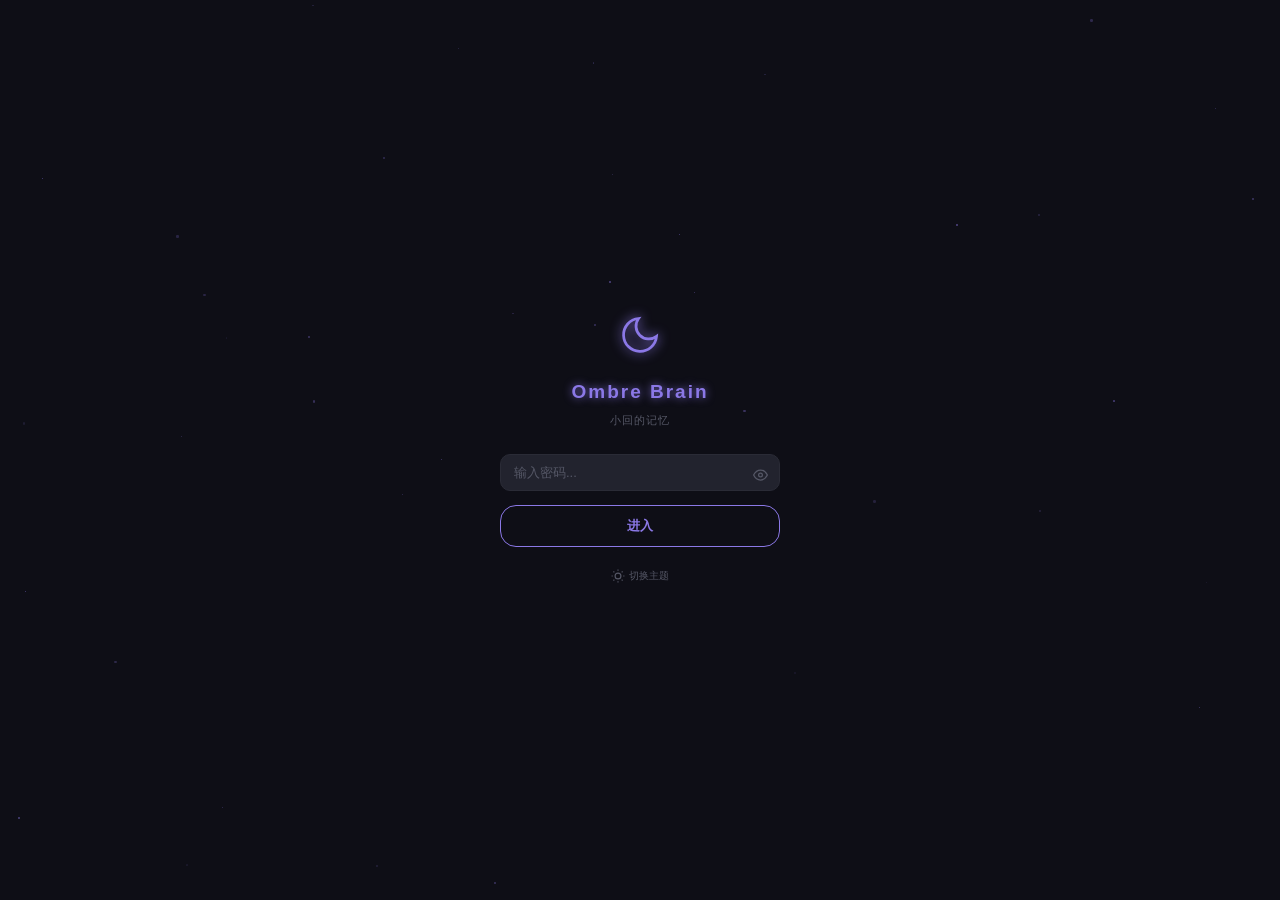
==== dashboard/static/index.html @ 88bc4b04 "Update" ====
﻿<!DOCTYPE html>
<html lang="zh-CN">
<head>
    <meta charset="UTF-8">
    <meta name="viewport" content="width=device-width,initial-scale=1.0,maximum-scale=1.0,user-scalable=no,viewport-fit=cover">
    <meta name="apple-mobile-web-app-capable" content="yes">
    <meta name="apple-mobile-web-app-status-bar-style" content="black-translucent">
    <meta name="apple-mobile-web-app-title" content="Ombre Brain">
    <link rel="icon" type="image/png" href="/static/icon-192.png" media="(prefers-color-scheme: light)">
    <link rel="icon" type="image/png" href="/static/icon-dark-192.png" media="(prefers-color-scheme: dark)">
    <link rel="apple-touch-icon" href="/static/icon-192.png">
    <link rel="manifest" href="/manifest.json">
    <meta name="theme-color" content="#0e0e16">
    <title>Ombre Brain</title>
    <style>
        :root{
          --bg:#0e0e16;
          --bg-card:#16171f;
          --bg-surface:#1d1e28;
          --bg-input:#22232e;
          --border:#2a2b36;
          --text:#e2e3ea;
          --text-mid:#979aaa;
          --text-dim:#555766;
          --purple:#8b78e6;
          --purple-text:#c4b8f5;
          --purple-dim:rgba(139,120,230,0.1);
          --purple-glow:rgba(139,120,230,0.25);
          --pink:#e8a0b4;
          --pink-dim:rgba(232,160,180,0.1);
          --blue:#7eb8e0;
          --blue-dim:rgba(126,184,224,0.1);
          --shadow:0 2px 12px rgba(0,0,0,0.3)
        }
        [data-theme="light"]{
          --bg:#f5f4fa;
          --bg-card:#ffffff;
          --bg-surface:#f0eef8;
          --bg-input:#edeaf6;
          --border:#ddd8ee;
          --text:#2a2a3a;
          --text-mid:#6b6a80;
          --text-dim:#9896ac;
          --purple-text:#6b5bb8;
          --purple-dim:rgba(139,120,230,0.08);
          --purple-glow:rgba(139,120,230,0.15);
          --pink-dim:rgba(232,160,180,0.08);
          --blue-dim:rgba(126,184,224,0.08);
          --shadow:0 2px 12px rgba(139,120,230,0.08)
        }
        *{
          margin:0;
          padding:0;
          box-sizing:border-box;
          -webkit-tap-highlight-color:transparent
        }
        body{
          background:var(--bg);
          color:var(--text);
          font-family:'Noto Sans SC','PingFang SC',-apple-system,sans-serif;
          -webkit-font-smoothing:antialiased;
          overscroll-behavior:none;
          min-height:100dvh;
          transition:background .3s,color .3s
        }
        input,textarea,select,button{
          font-family:inherit
        }
        input:focus,textarea:focus{
          border-color:var(--purple)!important;
          outline:none;
          box-shadow:0 0 0 2px var(--purple-dim)
        }
        input::placeholder,textarea::placeholder{
          color:var(--text-dim)
        }
        input:-webkit-autofill,input:-webkit-autofill:hover,input:-webkit-autofill:focus,input:-webkit-autofill:active{
          -webkit-box-shadow:0 0 0 50px var(--bg-input) inset!important;
          -webkit-text-fill-color:var(--text)!important;
          transition:background-color 5000s ease-in-out 0s
        }
        ::-webkit-scrollbar{
          width:3px
        }
        ::-webkit-scrollbar-thumb{
          background:var(--border);
          border-radius:3px
        }
        html{
          overflow-y:scroll
        }
        .stars-bg{
          position:fixed;
          inset:0;
          z-index:0;
          pointer-events:none;
          overflow:hidden
        }
        .star{
          position:absolute;
          border-radius:50%;
          background:var(--purple)
        }
        @keyframes float{
          0%,100%{
          transform:translateY(0) scale(1);
          opacity:.3
        }
        50%{
          transform:translateY(-8px) scale(1.2);
          opacity:.7
        }
        }
        @keyframes slideUp{
          from{
          transform:translateY(16px);
          opacity:0
        }
        to{
          transform:translateY(0);
          opacity:1
        }
        }
        .batch-active .card{
          animation:none!important
        }
        @keyframes fadeIn{
          from{
          opacity:0
        }
        to{
          opacity:1
        }
        }
        @keyframes shake{
          0%,100%{
          transform:translateX(0)
        }
        25%{
          transform:translateX(-6px)
        }
        75%{
          transform:translateX(6px)
        }
        }
        @keyframes toastIn{
          from{
          transform:translate(-50%, calc(-50% - 16px));
          opacity:0
        }
        to{
          transform:translate(-50%, -50%);
          opacity:1
        }
        }
        @keyframes spin{
          to{
          transform:rotate(360deg)
        }
        }
        .input{
          width:100%;
          padding:10px 13px;
          border-radius:10px;
          border:1px solid var(--border);
          background:var(--bg-input);
          color:var(--text);
          font-size:13px;
          transition:border-color .2s,box-shadow .2s
        }
        .textarea{
          resize:vertical;
          line-height:1.7;
          min-height:80px
        }
        .label{
          display:block;
          font-size:11px;
          color:var(--text-dim);
          margin:11px 0 4px
        }
        .ghost-btn{
          padding:9px 16px;
          border-radius:16px;
          border:1.5px solid var(--purple);
          background:transparent;
          color:var(--purple);
          font-size:12px;
          font-weight:600;
          cursor:pointer;
          transition:all .2s;
          display:inline-flex;
          align-items:center;
          gap:4px
        }
        .ghost-btn.pink{
          border-color:var(--pink);
          color:var(--pink)
        }
        .ghost-btn.blue{
          border-color:var(--blue);
          color:var(--blue)
        }
        .ghost-btn.full{
          width:100%;
          justify-content:center;
          padding:11px;
          font-size:13px
        }
        .ghost-btn:disabled{
          opacity:.4;
          cursor:not-allowed
        }
        .ghost-btn:active{
          background:var(--purple);
          color:#fff;
          box-shadow:0 3px 12px var(--purple-glow)
        }
        .ghost-btn.pink:active{
          background:var(--pink);
          color:#fff
        }
        .ghost-btn.blue:active{
          background:var(--blue);
          color:#fff
        }
        @media (hover: hover){
        .ghost-btn:hover{
          background:var(--purple);
          color:#fff;
          box-shadow:0 3px 12px var(--purple-glow)
        }
        .ghost-btn.pink:hover{
          background:var(--pink);
          color:#fff
        }
        .ghost-btn.blue:hover{
          background:var(--blue);
          color:#fff
        }
        .ghost-btn:disabled:hover{
          background:transparent;
          color:var(--purple);
          box-shadow:none
        }
        }
        .chip{
          padding:4px 10px;
          border-radius:12px;
          border:1px solid var(--border);
          background:transparent;
          color:var(--text-mid);
          font-size:11px;
          cursor:pointer;
          transition:all .2s;
          white-space:nowrap
        }
        .chip.active{
          border-color:var(--purple);
          background:var(--purple-dim);
          color:var(--purple);
          font-weight:600
        }
        .card{
          background:var(--bg-card);
          border-radius:11px;
          padding:14px;
          margin-bottom:10px;
          border-left:3px solid var(--purple);
          box-shadow:var(--shadow);
          transition:transform .15s,opacity .15s;
          position:relative
        }
        .card:active{
          transform:scale(.995)
        }
        .card.pinned{
          border-left-color:var(--pink)
        }
        .card.resolved{
          border-left-color:var(--text-dim)
        }
        .card.feel{
          border-left-color:var(--blue)
        }
        .card.digested{
          opacity:0.4;
          border-left-color:var(--border)!important
        }
        .badge{
          font-size:9px;
          padding:2px 7px;
          border-radius:6px;
          font-weight:500;
          white-space:nowrap
        }
        .toast{
          position:fixed;
          top:20%;
          left:50%;
          transform: translate(-50%, -50%); 
          z-index:999;
          padding:8px 16px;
          border-radius:10px;
          background:var(--bg-surface);
          border:1px solid;
          font-size:12px;
          font-weight:500;
          box-shadow:0 4px 20px rgba(0,0,0,.4);
          animation:toastIn .25s ease;
          display:flex;
          align-items:center;
          gap:5px
        }
        .toast.ok{
          border-color:rgba(126,184,224,.3);
          color:var(--blue)
        }
        .toast.err{
          border-color:rgba(232,160,180,.3);
          color:var(--pink)
        }
        .capsule-toast{
          position:fixed;
          top:20px;
          left:50%;
          transform:translateX(-50%) translateY(-60px);
          display:flex;
          align-items:center;
          gap:8px;
          padding:8px 20px;
          background:rgba(255,255,255,.85);
          backdrop-filter:blur(12px);
          -webkit-backdrop-filter:blur(12px);
          border:1px solid rgba(180,160,210,.25);
          border-radius:50px;
          font-size:13px;
          color:#6b5b8a;
          box-shadow:0 4px 20px rgba(120,90,160,.1);
          opacity:0;
          transition:all .5s cubic-bezier(.4,0,.2,1);
          z-index:1000;
          pointer-events:none;
          max-width:min(92vw,560px)
        }
        .capsule-toast.show{
          transform:translateX(-50%) translateY(0);
          opacity:1
        }
        .capsule-toast.is-error{
          border-color:rgba(232,160,180,.35);
          color:#b05a78;
          box-shadow:0 6px 24px rgba(232,160,180,.18)
        }
        .capsule-toast.is-loading{
          border-color:rgba(126,184,224,.35);
          color:#5b7ea8;
          box-shadow:0 6px 24px rgba(126,184,224,.16)
        }
        .capsule-dot{
          width:6px;
          height:6px;
          border-radius:50%;
          background:#a78bda;
          animation:pulse-dot 2s infinite;
          flex-shrink:0
        }
        .capsule-toast.is-error .capsule-dot{
          background:#e8a0b4
        }
        .capsule-toast.is-loading .capsule-dot{
          background:#7eb8e0
        }
        .capsule-text{
          display:block;
          white-space:pre-wrap;
          word-break:break-word;
          line-height:1.5
        }
        .capsule-overlay{
          position:fixed;
          inset:0;
          z-index:200;
          background:rgba(15,14,22,.24);
          backdrop-filter:blur(8px);
          -webkit-backdrop-filter:blur(8px);
          display:flex;
          align-items:center;
          justify-content:center;
          padding:20px;
          animation:fadeIn .2s ease
        }
        .capsule-panel{
          width:100%;
          max-width:420px;
          background:rgba(255,255,255,.82);
          backdrop-filter:blur(18px);
          -webkit-backdrop-filter:blur(18px);
          border:1px solid rgba(180,160,210,.3);
          border-radius:26px;
          box-shadow:0 18px 60px rgba(120,90,160,.16);
          padding:22px 20px;
          color:var(--text)
        }
        .capsule-panel.wide{
          max-width:580px
        }
        .capsule-panel-title{
          font-size:15px;
          font-weight:700;
          text-align:center;
          margin-bottom:6px;
          color:#6b5b8a
        }
        .capsule-panel-subtitle{
          font-size:11px;
          color:var(--text-dim);
          text-align:center;
          margin-bottom:14px;
          line-height:1.6
        }
        .capsule-panel-actions{
          display:flex;
          gap:8px;
          justify-content:center;
          margin-top:14px;
          flex-wrap:wrap
        }
        .capsule-inline-panel{
          margin-top:12px;
          background:rgba(255,255,255,.78);
          backdrop-filter:blur(16px);
          -webkit-backdrop-filter:blur(16px);
          border:1px solid rgba(180,160,210,.28);
          border-radius:24px;
          box-shadow:0 12px 38px rgba(120,90,160,.12);
          padding:16px 14px;
          animation:slideUp .2s ease
        }
        .capsule-inline-panel .info-box{
          background:rgba(167,139,218,.12);
          border-color:rgba(167,139,218,.2)
        }
        .modal-overlay{
          position:fixed;
          inset:0;
          z-index:200;
          background:rgba(0,0,0,.5);
          display:flex;
          align-items:center;
          justify-content:center;
          padding:20px;
          animation:fadeIn .15s
        }
        .modal{
          background:var(--bg-surface);
          border-radius:13px;
          padding:22px;
          max-width:360px;
          width:100%;
          text-align:center;
          border:1px solid var(--border)
        }
        .section-hdr{
          text-align:center;
          margin-bottom:14px;
          padding-top:4px
        }
        .section-hdr h2{
          font-size:17px;
          font-weight:700;
          margin-bottom:2px
        }
        .section-hdr p{
          color:var(--text-dim);
          font-size:11px
        }
        .stat-grid{
          display:grid;
          gap:5px;
          margin-bottom:12px
        }
        .stat-card{
          background:var(--bg-card);
          border-radius:9px;
          padding:9px 4px;
          text-align:center;
          box-shadow:var(--shadow)
        }
        .stat-card .val{
          font-size:17px;
          font-weight:700;
          color:var(--purple)
        }
        .stat-card .lbl{
          font-size:9px;
          color:var(--text-dim);
          margin-top:1px
        }
        .info-box{
          padding:8px 10px;
          background:var(--purple-dim);
          border-radius:8px;
          font-size:10px;
          color:var(--text-mid);
          line-height:1.7;
          margin-top:9px
        }
        .info-box b{
          color:var(--purple-text)
        }
        .edit-panel{
          margin-top:8px;
          padding:12px;
          background:var(--bg-surface);
          border-radius:9px;
          animation:slideUp .2s ease
        }
        .tags-row{
          display:flex;
          gap:3px;
          flex-wrap:wrap;
          margin-bottom:6px
        }
        .tag{
          background:var(--purple-dim);
          color:var(--purple);
          padding:2px 7px;
          border-radius:7px;
          font-size:10px;
          font-weight:500
        }
        .meta-row{
          display:flex;
          gap:6px;
          flex-wrap:wrap;
          font-size:10px;
          color:var(--text-dim);
          margin-bottom:4px
        }
        .loading-spinner{
          width:18px;
          height:18px;
          border:2px solid var(--border);
          border-top-color:var(--purple);
          border-radius:50%;
          animation:spin .6s linear infinite;
          display:inline-block
        }
        .page{
          padding:14px 15px 0;
          display:none
        }
        .page.active{
          display:block
        }
        .bottom-nav{
          position:fixed;
          bottom:0;
          left:0;
          right:0;
          z-index:100;
          background:var(--bg);
          transition:background .3s
        }
        [data-theme="light"] .bottom-nav{
          background:var(--bg)
        }
        .bottom-nav-inner{
          display:flex;
          max-width:500px;
          margin:0 auto;
          padding-bottom:max(env(safe-area-inset-bottom),5px)
        }
        .nav-btn{
          flex:1;
          display:flex;
          flex-direction:column;
          align-items:center;
          gap:2px;
          padding:9px 0 4px;
          background:transparent;
          border:none;
          cursor:pointer;
          color:var(--text-dim);
          transition:color .2s;
          font-size:10px
        }
        .nav-btn.active{
          color:var(--purple)
        }
        .nav-btn .dot{
          width:4px;
          height:4px;
          border-radius:2px;
          background:var(--purple);
          margin-top:1px;
          opacity:0;
          transition:opacity .2s
        }
        .nav-btn.active .dot{
          opacity:1
        }
        .top-bar{
          position:sticky;
          top:0;
          z-index:100;
          background:var(--bg);
          border-bottom:none;
          padding:12px 16px;
          padding-top:calc(env(safe-area-inset-top, 0px) + 12px);
          display:flex;
          align-items:center;
          justify-content:space-between;
          transition:background .3s
        }
        [data-theme="light"] .top-bar{
          background:var(--bg)
        }
        .search-box{
          position:relative;
          margin-bottom:8px
        }
        .search-box input{
          padding-left:34px
        }
        .search-box svg{
          position:absolute;
          left:12px;
          top:50%;
          transform:translateY(-50%);
          color:var(--text-dim)
        }
        .search-clear{
          position:absolute;
          right:8px;
          top:50%;
          transform:translateY(-50%);
          background:none;
          border:none;
          cursor:pointer;
          color:var(--text-dim);
          padding:3px
        }
        .filter-toggle{
          display:flex;
          align-items:center;
          gap:3px;
          background:none;
          border:none;
          color:var(--text-mid);
          font-size:11px;
          cursor:pointer;
          padding:1px 0;
          margin-bottom:8px
        }
        .filter-panel{
          background:var(--bg-card);
          border-radius:9px;
          padding:10px 12px;
          margin-bottom:12px;
          animation:slideUp .2s ease
        }
        .toggle-track{
          width:34px;
          height:18px;
          border-radius:9px;
          border:none;
          cursor:pointer;
          position:relative;
          transition:background .2s;
          padding:0;
          flex-shrink:0
        }
        .toggle-knob{
          width:14px;
          height:14px;
          border-radius:7px;
          background:#fff;
          position:absolute;
          top:2px;
          transition:left .2s
        }
        .chart-card{
          background:var(--bg-card);
          border-radius:11px;
          padding:12px 10px 8px;
          margin-bottom:10px;
          box-shadow:var(--shadow)
        }
        .chart-card h3{
          font-size:13px;
          font-weight:600;
          margin:0 0 8px 3px
        }
        .chart-bar{
          display:flex;
          align-items:center;
          gap:6px;
          margin-bottom:5px
        }
        .chart-bar-label{
          font-size:10px;
          color:var(--text-mid);
          width:52px;
          text-align:right;
          flex-shrink:0;
          overflow:hidden;
          text-overflow:ellipsis;
          white-space:nowrap
        }
        .chart-bar-fill{
          height:18px;
          border-radius:4px;
          transition:width .5s ease;
          min-width:2px
        }
        .chart-bar-val{
          font-size:10px;
          color:var(--text-dim);
          flex-shrink:0;
          white-space:nowrap;
          min-width:20px;
          text-align:right
        }
        .login-wrap{
          min-height:100dvh;
          display:flex;
          align-items:center;
          justify-content:center;
          padding:24px;
          position:relative
        }
        .login-card{
          text-align:center;
          width:100%;
          max-width:280px;
          z-index:1
        }
        .login-moon{
          margin:0 auto 24px;
          display:flex;
          align-items:center;
          justify-content:center
        }
        .login-moon svg{
          filter:drop-shadow(0 0 6px rgba(139,120,230,1))
        }
        .theme-btn{
          background:none;
          border:none;
          cursor:pointer;
          color:var(--text-dim);
          padding:4px;
          display:flex;
          align-items:center;
          transition:color .2s
        }
        .theme-btn:hover{
          color:var(--purple)
        }
        input[type="datetime-local"]{
          color-scheme:dark;
          background:var(--bg-input);
          border:1.5px solid var(--border);
          border-radius:8px;
          color:var(--text);
          font-size:13px;
          padding:7px 10px;
          cursor:pointer;
          transition:border-color .2s
        }
        input[type="datetime-local"]:hover{
          border-color:var(--purple)
        }
        input[type="datetime-local"]:focus{
          outline:none;
          border-color:var(--purple);
          box-shadow:0 0 0 2px var(--purple-dim)
        }
        input[type="datetime-local"]::-webkit-calendar-picker-indicator{
          filter:invert(0.6) sepia(1) saturate(3) hue-rotate(220deg);
          cursor:pointer;
          border-radius:4px;
          padding:2px
        }
        input[type="datetime-local"]::-webkit-calendar-picker-indicator:hover{
          filter:invert(0.8) sepia(1) saturate(4) hue-rotate(220deg)
        }
        [data-theme="light"] input[type="datetime-local"]{
          color-scheme:light
        }
        [data-theme="light"] input[type="datetime-local"]::-webkit-calendar-picker-indicator{
          filter:invert(0.3) sepia(1) saturate(3) hue-rotate(220deg)
        }
        input[type="range"]{
          -webkit-appearance:none;
          appearance:none;
          width:100%;
          height:4px;
          border-radius:2px;
          background:var(--border);
          outline:none;
          cursor:pointer;
          --thumb-color:var(--purple)
        }
        input[type="range"]::-webkit-slider-thumb{
          -webkit-appearance:none;
          width:14px;
          height:14px;
          border-radius:50%;
          background:var(--thumb-color);
          cursor:pointer;
          border:none;
          margin-top:0
        }
        input[type="range"]::-moz-range-track{
          height:4px;
          border-radius:2px;
          background:transparent;
          border:none
        }
        input[type="range"]::-moz-range-thumb{
          width:14px;
          height:14px;
          border-radius:50%;
          background:var(--thumb-color);
          cursor:pointer;
          border:none
        }
        .quick-actions{
          display:flex;
          gap:4px;
          flex-wrap:wrap;
          margin-top:6px;
          padding-top:6px;
        }
        .quick-btn{
          padding:4px 10px;
          border-radius:10px;
          border:1px solid var(--border);
          background:transparent;
          color:var(--text-mid);
          font-size:10px;
          cursor:pointer;
          transition:all .15s;
          display:inline-flex;
          align-items:center;
          gap:3px
        }
        @media (hover: hover) {
          .quick-btn:hover{
            border-color:var(--purple);
            color:var(--purple);
            background:var(--purple-dim)
          }
          .quick-btn.danger:hover{
            border-color:var(--pink);
            color:var(--pink);
            background:var(--pink-dim)
          }
        }
        
        .quick-btn:active{
          border-color:var(--purple);
          color:var(--purple);
          background:var(--purple-dim)
        }
        .quick-btn.danger:active{
          border-color:var(--pink);
          color:var(--pink);
          background:var(--pink-dim)
        }
        .batch-bar{
          position:fixed;
          top:calc(env(safe-area-inset-top, 0px) + 50px);
          left:50%;
          transform:translateX(-50%);
          z-index:101;
          background:var(--bg-surface);
          border:1px solid var(--border);
          border-radius:12px;
          padding:8px 14px;
          display:flex;
          align-items:center;
          gap:8px;
          box-shadow:0 4px 20px rgba(0,0,0,.3);
          max-width:460px;
          width:calc(100% - 30px)
        }
        [data-theme="light"] .batch-bar{
          box-shadow:0 4px 20px rgba(139,120,230,.12)
        }
        .batch-check{
          width:18px;
          height:18px;
          border-radius:5px;
          border:1.5px solid var(--border);
          background:transparent;
          cursor:pointer;
          display:flex;
          align-items:center;
          justify-content:center;
          transition:all .15s;
          flex-shrink:0;
          font-size:11px;
          color:transparent
        }
        .batch-check.checked{
          border-color:var(--purple);
          background:var(--purple);
          color:#fff
        }
        .grow-entry{
          padding:10px;
          margin-bottom:8px;
          background:var(--bg-card);
          border-radius:9px;
          border:1px solid var(--border)
        }
        .pager{
          display:flex;
          align-items:center;
          justify-content:center;
          gap:6px;
          padding:14px 0 4px;
          flex-wrap:wrap
        }
        .pager-btn{
          padding:6px 14px;
          border-radius:12px;
          border:1.5px solid var(--border);
          background:transparent;
          color:var(--text-mid);
          font-size:11px;
          font-weight:500;
          cursor:pointer;
          transition:all .2s
        }
        .pager-btn:hover:not(:disabled){
          border-color:var(--purple);
          color:var(--purple);
          background:var(--purple-dim)
        }
        .pager-btn:disabled{
          opacity:.3;
          cursor:not-allowed
        }
        .pager-info{
          font-size:11px;
          color:var(--text-dim);
          white-space:nowrap
        }
        .pager-num{
          width:28px;
          height:28px;
          border-radius:8px;
          border:1px solid var(--border);
          background:transparent;
          color:var(--text-mid);
          font-size:11px;
          font-weight:500;
          cursor:pointer;
          transition:all .2s;
          display:inline-flex;
          align-items:center;
          justify-content:center
        }
        .pager-num:hover{
          border-color:var(--purple);
          color:var(--purple);
          background:var(--purple-dim)
        }
        .pager-num.active{
          border-color:var(--purple);
          background:var(--purple);
          color:#fff;
          cursor:default
        }
        @media(max-width:400px){
          .card{
          padding:12px
        }
        .stat-card{
          padding:7px 3px
        }
        .stat-card .val{
          font-size:15px
        }
        }
    </style>
    <script>if(localStorage.getItem('ombre-theme')==='light')document.documentElement.setAttribute('data-theme','light')</script>
</head>
<body>
    <div class="stars-bg" id="starsBg"></div>
    <div id="loginPage" class="login-wrap">
        <div class="login-card">
            <div class="login-moon"><svg width="44" height="44" viewBox="0 0 24 24" fill="none" stroke="var(--purple)" stroke-width="1.5" stroke-linecap="round">
                    <path d="M21 12.79A9 9 0 1 1 11.21 3 7 7 0 0 0 21 12.79z" />
                </svg></div>
            <h1 style="color:var(--purple);font-size:19px;font-weight:700;letter-spacing:2px;margin-bottom:10px;text-shadow:0 0 8px rgba(139,120,230,0.8)">Ombre Brain</h1>
            <p style="color:var(--text-dim);font-size:11px;letter-spacing:1px;margin-bottom:26px">小回的记忆</p>
            <div id="pwWrap" style="position:relative"><input type="password" id="pwInput" class="input" placeholder="输入密码..." style="margin-bottom:4px;padding-right:36px"><button onclick="togglePwVisible()"
                    style="position:absolute;right:10px;top:50%;transform:translateY(-50%);background:none;border:none;cursor:pointer;color:var(--text-dim);padding:2px;display:flex"><svg width="15" height="15" viewBox="0 0 24 24" fill="none" stroke="currentColor" stroke-width="2"
                        stroke-linecap="round" id="pwEyeIcon">
                        <path d="M1 12s4-8 11-8 11 8 11 8-4 8-11 8-11-8-11-8z" />
                        <circle cx="12" cy="12" r="3" />
                    </svg></button></div>
            <p id="pwErr" style="color:var(--pink);font-size:11px;margin:6px 0;display:none">密码错误</p><button id="loginBtn" class="ghost-btn full" onclick="doLogin()" style="margin-top:10px">进入</button><button class="theme-btn" onclick="toggleTheme()"
                style="margin:18px auto 0;display:flex;align-items:center;gap:4px;color:var(--text-dim);font-size:10px"><svg width="14" height="14" viewBox="0 0 24 24" fill="none" stroke="currentColor" stroke-width="2">
                    <circle cx="12" cy="12" r="5" />
                    <line x1="12" y1="1" x2="12" y2="3" />
                    <line x1="12" y1="21" x2="12" y2="23" />
                    <line x1="4.22" y1="4.22" x2="5.64" y2="5.64" />
                    <line x1="18.36" y1="18.36" x2="19.78" y2="19.78" />
                    <line x1="1" y1="12" x2="3" y2="12" />
                    <line x1="21" y1="12" x2="23" y2="12" />
                    <line x1="4.22" y1="19.78" x2="5.64" y2="18.36" />
                    <line x1="18.36" y1="5.64" x2="19.78" y2="4.22" />
                </svg>切换主题</button>
        </div>
    </div>
    <div id="mainApp" style="display:none">
        <div class="top-bar">
            <div style="display:flex;align-items:center;gap:7px"><svg width="17" height="17" viewBox="0 0 24 24" fill="none" stroke="var(--purple)" stroke-width="2.2" stroke-linecap="round" style="filter:drop-shadow(0 0 3px rgba(139,120,230,1))">
                    <path d="M21 12.79A9 9 0 1 1 11.21 3 7 7 0 0 0 21 12.79z" />
                </svg><span style="font-weight:700;font-size:15px;color:var(--purple);letter-spacing:1.5px;text-shadow:0 0 6px rgba(139,120,230,0.8)">Ombre Brain</span></div>
            <div style="display:flex;align-items:center;gap:8px"><span style="font-size:10px;color:var(--text-dim);white-space:nowrap">小回的记忆</span><button class="theme-btn" onclick="toggleTheme()" title="主题"><svg width="16" height="16" viewBox="0 0 24 24" fill="none" stroke="currentColor"
                        stroke-width="2">
                        <circle cx="12" cy="12" r="5" />
                        <line x1="12" y1="1" x2="12" y2="3" />
                        <line x1="12" y1="21" x2="12" y2="23" />
                        <line x1="4.22" y1="4.22" x2="5.64" y2="5.64" />
                        <line x1="18.36" y1="18.36" x2="19.78" y2="19.78" />
                        <line x1="1" y1="12" x2="3" y2="12" />
                        <line x1="21" y1="12" x2="23" y2="12" />
                        <line x1="4.22" y1="19.78" x2="5.64" y2="18.36" />
                        <line x1="18.36" y1="5.64" x2="19.78" y2="4.22" />
                    </svg></button><button class="theme-btn" onclick="refreshData()" title="刷新"><svg width="15" height="15" viewBox="0 0 24 24" fill="none" stroke="currentColor" stroke-width="2" stroke-linecap="round">
                        <polyline points="23 4 23 10 17 10" />
                        <polyline points="1 20 1 14 7 14" />
                        <path d="M3.51 9a9 9 0 0 1 14.85-3.36L23 10M1 14l4.64 4.36A9 9 0 0 0 20.49 15" />
                    </svg></button><button class="theme-btn" onclick="doLogoutApp()" title="退出"><svg width="14" height="14" viewBox="0 0 24 24" fill="none" stroke="currentColor" stroke-width="2" stroke-linecap="round">
                        <path d="M9 21H5a2 2 0 0 1-2-2V5a2 2 0 0 1 2-2h4" />
                        <polyline points="16 17 21 12 16 7" />
                        <line x1="21" y1="12" x2="9" y2="12" />
                    </svg></button></div>
        </div>
        <main style="padding-bottom:88px;max-width:500px;margin:0 auto">
            <div class="page active" id="pageRecall">
                <div id="recallTop"></div>
                <div id="recallSearchWrap" style="display:none"><div style="display:flex;gap:6px;margin-bottom:8px;align-items:center"><div class="search-box" style="flex:1;margin-bottom:0"><svg width="14" height="14" viewBox="0 0 24 24" fill="none" stroke="currentColor" stroke-width="2"><circle cx="11" cy="11" r="8"/><line x1="21" y1="21" x2="16.65" y2="16.65"/></svg><input class="input" id="recallSearchFixed" placeholder="搜索关键词..."><button id="searchClearBtn" class="search-clear" style="display:none" onclick="document.getElementById('recallSearchFixed').value='';searchQuery='';recallPage=1;renderRecall()">✕</button></div><button class="quick-btn" id="batchBtnFixed" style="padding:8px 12px;font-size:11px" onclick="toggleBatchMode()">🌸 批量</button></div></div>
                <div id="recallContent"></div>
            </div>
            <div class="page" id="pageRecord"></div>
            <div class="page" id="pagePulse"></div>
        </main>
        <nav class="bottom-nav">
            <div class="bottom-nav-inner"><button class="nav-btn active" data-page="recall" onclick="switchPage('recall')"><svg width="19" height="19" viewBox="0 0 24 24" fill="none" stroke="currentColor" stroke-width="1.5">
                        <polygon points="12 2 15.09 8.26 22 9.27 17 14.14 18.18 21.02 12 17.77 5.82 21.02 7 14.14 2 9.27 8.91 8.26 12 2" />
                    </svg><span>回溯</span>
                    <div class="dot"></div>
                </button><button class="nav-btn" data-page="record" onclick="switchPage('record')"><svg width="19" height="19" viewBox="0 0 24 24" fill="none" stroke="currentColor" stroke-width="1.5">
                        <line x1="12" y1="5" x2="12" y2="19" />
                        <line x1="5" y1="12" x2="19" y2="12" />
                    </svg><span>刻录</span>
                    <div class="dot"></div>
                </button><button class="nav-btn" data-page="pulse" onclick="switchPage('pulse')"><svg width="19" height="19" viewBox="0 0 24 24" fill="none" stroke="currentColor" stroke-width="1.5">
                        <polyline points="22 12 18 12 15 21 9 3 6 12 2 12" />
                    </svg><span>设置</span>
                    <div class="dot"></div>
                </button></div>
        </nav>
    </div>
    <div class="capsule-toast" id="capsule-toast">
      <span class="capsule-dot"></span>
      <span class="capsule-text">你来了 ✦</span>
    </div>
    <div id="modalContainer"></div>
    <script>
                var memories=[],currentPage='recall',editingId=null,filterStatus='all',sortBy='newest',searchQuery='',showFilters=false,filterDomain='',filterTimeRange='',filterImportance=0,batchMode=false,selectedIds=new Set(),editDomains={
        },recordDomains=[],recordPinned=false,growEntries=null,growDomains={
        },recallPage=1,_skipScroll=false,_opLock=false,_doScrollTop=false,_suppressCardAnim=false;
        var PAGE_SIZE=6;
        var PREDEFINED_DOMAINS=['家庭','恋爱','友谊','社交','情绪','回忆','梦境','自省','游戏','影视','音乐','阅读','创作','手工','财务','计划','待办','工作','学习','考试','求职','饮食','穿搭','出行','居家','购物','健康','心理','睡眠','运动','编程','AI','硬件','网络'];
                var DOMAIN_GROUPS=[{
          name:'人际',color:'#e8a0b4',items:['家庭','恋爱','友谊','社交']
        },{
          name:'内心',color:'#e8b89a',items:['情绪','回忆','梦境','自省']
        },{
          name:'兴趣',color:'#d4a06a',items:['游戏','影视','音乐','阅读','创作','手工']
        },{
          name:'事务',color:'#c8b84d',items:['财务','计划','待办']
        },{
          name:'成长',color:'#5bb8c9',items:['工作','学习','考试','求职']
        },{
          name:'日常',color:'#5f8fd5',items:['饮食','穿搭','出行','居家','购物']
        },{
          name:'身心',color:'#a08ce0',items:['健康','心理','睡眠','运动']
        },{
          name:'数字',color:'#8a8aad',items:['编程','AI','硬件','网络']
        }];
        function allDomainsFromMemories(){var dm={};memories.forEach(function(m){(m.domain||[]).forEach(function(d){dm[d]=(dm[d]||0)+1})});return Object.entries(dm).sort(function(a,b){return b[1]-a[1]}).map(function(x){return x[0]})}
                function getDomainColor(d){
          var map={
            '家庭':'#e8a0b4',
              '恋爱':'#e8a0b4',
              '友谊':'#e8a0b4',
              '社交':'#e8a0b4',
              '情绪':'#e8b89a',
              '回忆':'#e8b89a',
              '梦境':'#e8b89a',
              '自省':'#e8b89a',
              '游戏':'#d4a06a',
              '影视':'#d4a06a',
              '音乐':'#d4a06a',
              '阅读':'#d4a06a',
              '创作':'#d4a06a',
              '手工':'#d4a06a',
              '财务':'#c8b84d',
              '计划':'#c8b84d',
              '待办':'#c8b84d',
              '工作':'#5bb8c9',
              '学习':'#5bb8c9',
              '考试':'#5bb8c9',
              '求职':'#5bb8c9',
              '饮食':'#5f8fd5',
              '穿搭':'#5f8fd5',
              '出行':'#5f8fd5',
              '居家':'#5f8fd5',
              '购物':'#5f8fd5',
              '健康':'#a08ce0',
              '心理':'#a08ce0',
              '睡眠':'#a08ce0',
              '运动':'#a08ce0',
              '编程':'#8a8aad',
              'AI':'#8a8aad',
              '硬件':'#8a8aad',
              '网络':'#8a8aad',
              '未分类':'#777777'
          };
          return map[d]||'#777777'
        }
                function getDomainGroup(d){
          var g={
            '家庭':'人际',
              '恋爱':'人际',
              '友谊':'人际',
              '社交':'人际',
              '情绪':'内心',
              '回忆':'内心',
              '梦境':'内心',
              '自省':'内心',
              '游戏':'兴趣',
              '影视':'兴趣',
              '音乐':'兴趣',
              '阅读':'兴趣',
              '创作':'兴趣',
              '手工':'兴趣',
              '财务':'事务',
              '计划':'事务',
              '待办':'事务',
              '工作':'成长',
              '学习':'成长',
              '考试':'成长',
              '求职':'成长',
              '饮食':'日常',
              '穿搭':'日常',
              '出行':'日常',
              '居家':'日常',
              '购物':'日常',
              '健康':'身心',
              '心理':'身心',
              '睡眠':'身心',
              '运动':'身心',
              '编程':'数字',
              'AI':'数字',
              '硬件':'数字',
              '网络':'数字'
          };
          return g[d]||'其它'
        }
                function createStars(){
          var bg=document.getElementById('starsBg');
          bg.innerHTML='';
          for(var i=0;i<40;i++){
            var s=document.createElement('div');
            s.className='star';
            var sz=Math.random()*2.5+.5;
            s.style.cssText='width:'+sz+'px;height:'+sz+'px;left:'+Math.random()*100+'%;top:'+Math.random()*100+'%;opacity:'+(Math.random()*.4+.1)+';animation:float '+(3+Math.random()*5)+'s ease-in-out '+(Math.random()*5)+'s infinite';
            bg.appendChild(s)
          }
        }createStars();
        function toggleTheme(){var b=document.body;b.setAttribute('data-theme',b.getAttribute('data-theme')==='light'?'':'light');var isL=b.getAttribute('data-theme')==='light';localStorage.setItem('ombre-theme',isL?'light':'dark');document.querySelector('meta[name="theme-color"]').content=isL?'#f5f4fa':'#0e0e16'}
        if(localStorage.getItem('ombre-theme')==='light')document.body.setAttribute('data-theme','light');document.documentElement.removeAttribute('data-theme');
        function normalizeDateValue(v){
          if(v===null||v===undefined||v==='')return null;
          if(typeof v==='number')return v<1e12?v*1000:v;
          var s=String(v).trim();
          if(!s)return null;
          if(/^\d+(\.\d+)?$/.test(s)){
            var n=Number(s);
            return n<1e12?n*1000:n;
          }
          var parsed=Date.parse(s);
          return Number.isNaN(parsed)?null:parsed;
        }
        function fmtDate(s){
          var ts=normalizeDateValue(s);
          if(ts===null)return'—';
          try{
            var d=new Date(ts);
            return d.getFullYear()+'-'+String(d.getMonth()+1).padStart(2,'0')+'-'+String(d.getDate()).padStart(2,'0')
          }catch(e){
            return String(s).slice(0,10)
          }
        }
        function escHtml(s){var d=document.createElement('div');d.textContent=s;return d.innerHTML}
        function toLocalISO(d){var o=d.getTimezoneOffset();return new Date(d-o*60000).toISOString().slice(0,19)}
        var _capsuleDismissTimer=null;
        function showCapsuleToast(msg,type,duration){
          var el=document.getElementById('capsule-toast');
          if(!el)return;
          var text=el.querySelector('.capsule-text');
          if(text)text.textContent=msg||'已连接 ✦';
          el.classList.remove('is-error','is-loading');
          if(type==='err')el.classList.add('is-error');
          else if(type==='loading')el.classList.add('is-loading');
          if(_capsuleDismissTimer){clearTimeout(_capsuleDismissTimer);_capsuleDismissTimer=null;}
          el.classList.remove('show');
          void el.offsetWidth;
          el.classList.add('show');
          if(duration!==0){
            _capsuleDismissTimer=setTimeout(function(){hideCapsuleToast();},duration||2600);
          }
        }
        function hideCapsuleToast(){
          var el=document.getElementById('capsule-toast');
          if(!el)return;
          if(_capsuleDismissTimer){clearTimeout(_capsuleDismissTimer);_capsuleDismissTimer=null;}
          el.classList.remove('show','is-error','is-loading');
        }
        function showToast(msg,type){
          showCapsuleToast(msg,type==='ok'?null:type,type==='loading'?0:2600);
        }
        function _setPersistToast(msg, type){
          showCapsuleToast(msg,type==='ok'?null:type,0);
        }
        function _clearToast(){
          hideCapsuleToast();
        }
        function closeModal(){document.getElementById('modalContainer').innerHTML=''}
        function showCapsuleDialog(options){
          options=options||{};
          var title=options.title||'';
          var body=options.body||'';
          var actions=options.actions||[];
          var panelClass='capsule-panel'+(options.wide?' wide':'');
          var actionHtml=actions.map(function(action){
            var cls='ghost-btn'+(action.className?' '+action.className:'');
            return '<button class="'+cls+'"'+(action.onClick?' onclick="'+action.onClick+'"':'')+'>'+(action.label||'确定')+'</button>';
          }).join('');
          document.getElementById('modalContainer').innerHTML='<div class="capsule-overlay" onclick="closeModal()">'+
            '<div class="'+panelClass+'" onclick="event.stopPropagation()">'+
            (title?'<div class="capsule-panel-title">'+title+'</div>':'')+
            (body?'<div class="capsule-panel-subtitle">'+body+'</div>':'')+
            (actionHtml?'<div class="capsule-panel-actions">'+actionHtml+'</div>':'')+
            '</div></div>';
        }
                function updSlider(el){
          if(!el||el.type!=='range')return;
          var min=+el.min,max=+el.max,v=+el.value,pct=((v-min)/(max-min))*100;
          var tc=el.getAttribute('data-color')||'var(--purple)';
          el.style.background='linear-gradient(to right,'+tc+' '+pct+'%,var(--border) '+pct+'%)';
          el.style.borderRadius='2px'
        }
        function initSliders(){document.querySelectorAll('input[type="range"]').forEach(updSlider)}
                var _loginLockTimer=null;
        function _stopLockCountdown(){
          if(_loginLockTimer){ clearInterval(_loginLockTimer); _loginLockTimer=null; }
          var btn=document.getElementById('loginBtn');
          if(btn){ btn.disabled=false; btn.style.opacity=''; }
        }
        function _startLockCountdown(secs, msgFn){
          var pwErr=document.getElementById('pwErr');
          var btn=document.getElementById('loginBtn');
          if(_loginLockTimer){ clearInterval(_loginLockTimer); }
          var remaining=secs;
          pwErr.textContent=msgFn(remaining);
          pwErr.style.display='block';
          if(btn){ btn.disabled=true; btn.style.opacity='0.5'; }
          _loginLockTimer=setInterval(function(){
            remaining-=1;
            if(remaining<=0){
              _stopLockCountdown();
              pwErr.style.display='none';
            } else {
              pwErr.textContent=msgFn(remaining);
            }
          },1000);
        }
        async function doLogin(){
          var btn=document.getElementById('loginBtn');
          if(btn && btn.disabled) return;
          var pw=document.getElementById('pwInput').value;
          var pwErr=document.getElementById('pwErr');
          try{
            var res=await fetch('/api/login',{
              method:'POST',headers:{
                'Content-Type':'application/json'
              },body:JSON.stringify({
                password:pw
              })
            });
            var d={};
            try{ d=await res.json(); }catch(e){}
            if(res.ok && d.ok){
              _stopLockCountdown();
              pwErr.style.display='none';
              document.getElementById('loginPage').style.display='none';
              document.getElementById('mainApp').style.display='block';
              loadMemories().then(function(){window.scrollTo(0,0)});
              return;
            }
            document.getElementById('pwWrap').style.animation='shake .45s ease';
            setTimeout(function(){
              document.getElementById('pwWrap').style.animation=''
            },1500);
            if(d.locked){
              var msgFn = res.status===429
                ? function(s){ return '已锁定，请在 '+s+' 秒后重试'; }
                : function(s){ return '密码错误次数过多，已锁定 '+s+' 秒'; };
              _startLockCountdown(d.lock_seconds||60, msgFn);
            } else if(typeof d.remaining==='number' && d.remaining<4){
              pwErr.textContent='密码错误，还剩 '+d.remaining+' 次机会';
              pwErr.style.display='block';
            } else {
              pwErr.textContent='密码错误';
              pwErr.style.display='block';
            }
          }catch(e){
            showToast('连接失败','err')
          }
        }
        document.getElementById('pwInput').addEventListener('keydown',function(e){if(e.key==='Enter')doLogin()});
                function togglePwVisible(){
          var i=document.getElementById('pwInput');
          var h=i.type==='password';
          i.type=h?'text':'password';
          document.getElementById('pwEyeIcon').innerHTML=h?'<path d="M17.94 17.94A10.07 10.07 0 0 1 12 20c-7 0-11-8-11-8a18.45 18.45 0 0 1 5.06-5.94M9.9 4.24A9.12 9.12 0 0 1 12 4c7 0 11 8 11 8a18.5 18.5 0 0 1-2.16 3.19m-6.72-1.07a3 3 0 1 1-4.24-4.24"/>' +
                  '<line x1="1" y1="1" x2="23" y2="23"/>':'<path d="M1 12s4-8 11-8 11 8 11 8-4 8-11 8-11-8-11-8z"/><circle cx="12" cy="12" r="3"/>'
        }
        async function refreshData(){showCapsuleToast('刷新中...','loading',0);await loadMemories();showCapsuleToast('已刷新 ✨')}
        async function doLogoutApp(){
          try{ await fetch('/api/logout',{method:'POST'}); }catch(e){}
          document.getElementById('mainApp').style.display='none';
          document.getElementById('loginPage').style.display='flex';
          document.getElementById('pwInput').value='';
          document.getElementById('pwErr').style.display='none';
          memories=[];
        }
        // 全局 fetch 拦截：任何 API 返回 401 都把用户踢回登录页
        (function(){
          var _origFetch=window.fetch;
          window.fetch=function(input,init){
            var url=typeof input==='string'?input:(input&&input.url)||'';
            return _origFetch.apply(this,arguments).then(function(res){
              if(res.status===401 && url.indexOf('/api/login')<0){
                try{ doLogoutApp(); }catch(e){}
              }
              return res;
            });
          };
        })();
        // 页面加载时探测 session：已登录就直接进 mainApp
        (async function _initSession(){
          try{
            var res=await fetch('/api/session_status');
            if(!res.ok) return;
            var d=await res.json();
            if(d.authenticated){
              document.getElementById('loginPage').style.display='none';
              document.getElementById('mainApp').style.display='block';
              loadMemories();
            }
          }catch(e){}
        })();
        async function loadMemories(){try{var res=await fetch('/api/memories');memories=await res.json()}catch(e){memories=[];showToast('加载失败','err')}renderCurrentPage()}
                var _pageScrollY={};
        function switchPage(p){
          _pageScrollY[currentPage]=window.scrollY;
          currentPage=p;
          document.querySelectorAll('.page').forEach(function(el){
            el.classList.remove('active')
          });
          document.getElementById('page'+p.charAt(0).toUpperCase()+p.slice(1)).classList.add('active');
          document.querySelectorAll('.nav-btn').forEach(function(b){
            b.classList.toggle('active',b.dataset.page===p)
          });
          renderCurrentPage();
          window.scrollTo(0,_pageScrollY[p]||0)
        }
        function renderCurrentPage(){if(currentPage==='recall')renderRecall();else if(currentPage==='record')renderRecord();else if(currentPage==='pulse')renderPulse()}
        function getPageNumbers(cur,total){if(total<=7){var a=[];for(var i=1;i<=total;i++)a.push(i);return a}var pages=[1];if(cur>3)pages.push('...');for(var i=Math.max(2,cur-1);i<=Math.min(total-1,cur+1);i++)pages.push(i);if(cur<total-2)pages.push('...');if(total>1)pages.push(total);return pages}
        
        function renderRecall(){
          cleanupEditDomains();var list=[].concat(memories);
                    if(searchQuery){
            var q=searchQuery.toLowerCase();
            list=list.filter(function(m){
              return(m.name||'').toLowerCase().indexOf(q)>=0||(m.content||'').toLowerCase().indexOf(q)>=0||(m.tags||[]).some(function(t){
                return t.toLowerCase().indexOf(q)>=0
              })||(m.domain||[]).some(function(d){
                return d.indexOf(q)>=0
              })
            })
          }
                    if(filterStatus==='pinned')list=list.filter(function(m){
            return m.pinned
          });
          else if(filterStatus==='active')list=list.filter(function(m){
            return!m.resolved&&!m.pinned&&!m.digested&&m.type!=='feel'&&m.type!=='archive'
          });
          else if(filterStatus==='dormant')list=list.filter(function(m){
            return m.type==='archive'
          });
          else if(filterStatus==='feel')list=list.filter(function(m){
            return m.type==='feel'
          });
          else if(filterStatus==='digested')list=list.filter(function(m){
            return m.digested
          });
          if(filterTimeRange){var days={'7d':7,'30d':30,'90d':90}[filterTimeRange]||30;var cut=new Date(Date.now()-days*86400000);list=list.filter(function(m){return new Date(m.created)>=cut})}
          if(filterImportance>0)list=list.filter(function(m){return(m.importance||5)>=filterImportance});
          if(filterDomain)list=list.filter(function(m){return(m.domain||[]).indexOf(filterDomain)>=0});
                    if(sortBy==='newest')list.sort(function(a,b){
            return new Date(b.created||0)-new Date(a.created||0)
          });
          else if(sortBy==='importance')list.sort(function(a,b){
            return(b.importance||0)-(a.importance||0)
          });
          else if(sortBy==='activation')list.sort(function(a,b){
            return(b.activation_count||0)-(a.activation_count||0)
          });
          else list.sort(function(a,b){
            return(b.score||0)-(a.score||0)
          });
                    var ct={
            t:memories.length,p:memories.filter(function(m){
              return m.pinned
            }).length,a:memories.filter(function(m){
              return!m.resolved&&!m.pinned&&!m.digested&&m.type!=='feel'&&m.type!=='archive'
            }).length,ar:memories.filter(function(m){
              return m.type==='archive'
            }).length,f:memories.filter(function(m){
              return m.type==='feel'
            }).length,dg:memories.filter(function(m){
              return m.digested
            }).length
          };
          var totalFiltered=list.length;var totalPages=Math.max(1,Math.ceil(totalFiltered/PAGE_SIZE));if(recallPage>totalPages)recallPage=totalPages;if(recallPage<1)recallPage=1;window._currentList=list;var startIdx=(recallPage-1)*PAGE_SIZE;var pageList=list.slice(startIdx,startIdx+PAGE_SIZE);
          var topHtml='<div class="section-hdr"><h2>🌌 记忆回溯</h2><p>每一条都是潜意识里的珍藏</p></div>';
          topHtml += '<div class="stat-grid" style="grid-template-columns:repeat(3,1fr)">' +
                      '<div class="stat-card"><div class="val">' + ct.t + '</div><div class="lbl">⭐ 总记忆</div></div>' +
                      '<div class="stat-card"><div class="val">' + ct.p + '</div><div class="lbl">💎 核心准则</div></div>' +
                      '<div class="stat-card"><div class="val">' + ct.f + '</div><div class="lbl">💭 感受</div></div>' +
                      '<div class="stat-card"><div class="val">' + ct.a + '</div><div class="lbl">✨ 活跃中</div></div>' +
                      '<div class="stat-card"><div class="val">' + ct.ar + '</div><div class="lbl">💤 已沉底</div></div>' +
                      '<div class="stat-card"><div class="val">' + ct.dg + '</div><div class="lbl">😶‍🌫️ 已隐藏</div></div>' +
                  '</div>';
          document.getElementById('recallTop').innerHTML=topHtml;
          document.getElementById('recallSearchWrap').style.display='';
          document.getElementById('searchClearBtn').style.display=searchQuery?'':'none';
          var bb=document.getElementById('batchBtnFixed');if(bb){bb.style.cssText='padding:8px 12px;font-size:11px;'+(batchMode?'border-color:var(--purple);color:var(--purple);background:var(--purple-dim)':'');}
          var html='';
          html+='<button class="filter-toggle" onclick="showFilters=!showFilters;renderRecall()"><svg width="11" height="11" viewBox="0 0 24 24" fill="none" stroke="currentColor" stroke-width="2"><polygon points="22 3 2 3 10 12.46 10 19 14 21 14 12.46 22 3"/></svg> 筛选与排序 '+
            (showFilters?'▲':'▼')+'</button>';
                    if(showFilters){
            html+='<div class="filter-panel"><div style="margin-bottom:8px"><span class="label" style="margin-top:0">状态</span><div style="display:flex;gap:4px;margin-bottom:4px">';
            [['all','⭐ 总记忆('+ct.t+')'],['pinned','💎 核心准则('+ct.p+')'],['feel','💭 感受('+ct.f+')']].forEach(function(sf){
              html+='<button class="chip '+(filterStatus===sf[0]?'active':'')+'" onclick="filterStatus=\''+sf[0]+'\';recallPage=1;renderRecall()">'+sf[1]+'</button>'
            });
            html+='</div><div style="display:flex;gap:4px">';
            [['active','✨ 活跃中('+ct.a+')'],['dormant','💤 已沉底('+ct.ar+')'],['digested','😶‍🌫️ 已隐藏('+ct.dg+')']].forEach(function(sf){
              html+='<button class="chip '+(filterStatus===sf[0]?'active':'')+'" onclick="filterStatus=\''+sf[0]+'\';recallPage=1;renderRecall()">'+sf[1]+'</button>'
            });
            html+='</div></div><span class="label">排序</span><div style="display:flex;gap:4px;flex-wrap:wrap">';
            [['newest','最新创建'],['activation','回想次数'],['importance','重要性'],['weight','权重']].forEach(function(so){
              html+='<button class="chip '+(sortBy===so[0]?'active':'')+'" onclick="sortBy=\''+so[0]+'\';recallPage=1;renderRecall()">'+so[1]+'</button>'
            });
            html+='</div><span class="label">时间范围</span><div style="display:flex;gap:4px;flex-wrap:wrap">';
            [['','全部'],['7d','近7天'],['30d','近30天'],['90d','近90天']].forEach(function(tf){
              html+='<button class="chip '+(filterTimeRange===tf[0]?'active':'')+'" onclick="filterTimeRange=\''+tf[0]+'\';recallPage=1;renderRecall()">'+tf[1]+'</button>'
            });
            html+='</div>' +
              '<span class="label">重要度: <span id="filterImpLabel">'+(filterImportance>0?'≥ '+filterImportance:'不限')+
              '</span>' +
              '</span>' +
              '<input type="range" min="0" max="10" value="'+filterImportance+
              '" data-color="var(--purple)" style="margin-bottom:6px" oninput="document.getElementById(\'filterImpLabel\').textContent=this.value==0?\'不限\':\'≥ \'+this.value;updSlider(this)" onchange="filterImportance=parseInt(this.value);recallPage=1;renderRecall()">' +
                      '<span class="label">领域</span><div style="display:flex;gap:3px;flex-wrap:wrap"><button class="chip '+(filterDomain===''?'active':'')+'" onclick="filterDomain=\'\';recallPage=1;renderRecall()">全部</button>';
            allDomainsFromMemories().forEach(function(d){
              if(d === '未分类') return;
              var gc=getDomainColor(d);var isA=filterDomain===d;
              // 用 data-domain 承载值 + 用 dataset 在 onclick 读取，避免 d 被作为 JS / HTML 内联拼接（XSS 防御）
              html+='<button class="chip '+(isA?'active':'')+'" style="'+(isA?'border-color:'+gc+';color:'+gc+';background:'+gc+'0A':'')+'" data-domain="'+escHtml(d)+'" onclick="filterDomain=this.dataset.domain;recallPage=1;renderRecall()">'+escHtml(d)+'</button>'
            });
            html+='</div></div>'
          }
                    if(batchMode)html+='<div style="display:flex;align-items:center;gap:8px;margin-bottom:8px;font-size:11px;color:var(--text-mid)">' +
                      '<button class="quick-btn" onclick="selectAll()">全选</button><button class="quick-btn" onclick="selectedIds.clear();renderRecall()">取消全选</button>' +
                      '<span>已选 '+selectedIds.size+' 条</span></div>';
          if(!list.length)html+='<div style="text-align:center;padding:44px 0;color:var(--text-dim)"><p style="font-size:12px">'+(memories.length?'暂无符合条件的记忆':'还没有任何记忆，去刻录一条吧')+'</p></div>';
                    else{
            for(var i=0;i<pageList.length;i++)html+=renderCard(pageList[i],i);
            if(totalPages>1){
              html+='<div class="pager">' +
                      '<button class="pager-btn" onclick="_doScrollTop=true;recallPage--;renderRecall()"'+(recallPage<=1?' disabled':'')+'>‹</button>';
              var pns=getPageNumbers(recallPage,totalPages);
              for(var pi=0;pi<pns.length;pi++){
                var pn=pns[pi];
                if(pn==='...'){
                  html+='<span class="pager-info">…</span>'
                }else{
                  html+='<button class="pager-num'+(pn===recallPage?' active':'')+'" onclick="_doScrollTop=true;recallPage='+pn+';renderRecall()">'+pn+'</button>'
                }
              }html+='<button class="pager-btn" onclick="_doScrollTop=true;recallPage++;renderRecall()"'+(recallPage>=totalPages?' disabled':'')+'>›</button>' +
                      '<span class="pager-info" style="margin-left:4px">共 '+totalFiltered+' 条</span>' +
                      '</div>'
            }
          }
          var rc=document.getElementById('recallContent');var _sy=window.scrollY;rc.innerHTML=html;window.scrollTo(0,_sy);if(batchMode)rc.classList.add('batch-active');else rc.classList.remove('batch-active');
          renderBatchBar();setTimeout(initSliders,10);if(_doScrollTop){setTimeout(function(){window.scrollTo(0,0)},20);}_doScrollTop=false;_skipScroll=false;_opLock=false;_suppressCardAnim=false;
        }
                function renderCard(m,idx){
          var isFeel=m.type==='feel',isArc=m.type==='archive',isDig=m.digested;
          var bc;
          if(isFeel){
            if(m.pinned)bc='pinned';
            else if(m.resolved)bc='resolved';
            else bc='feel'
          }else{
            if(m.pinned)bc='pinned';
            else if(isArc)bc='resolved';
            else bc=''
          }if(isDig)bc+=' digested';
          var statusLabel;
          if(isFeel){
            if(isDig)statusLabel='感受·已隐藏';
            else if(m.pinned)statusLabel='感受·核心准则';
            else if(m.resolved)statusLabel='感受·已沉底';
            else statusLabel='感受·活跃中'
          }else{
            if(isDig)statusLabel='已隐藏';
            else if(m.pinned)statusLabel='核心准则';
            else if(isArc)statusLabel='已沉底';
            else statusLabel='活跃中'
          }var statusColor,statusBg;
          if(isDig){
            statusColor='var(--text-dim)';
            statusBg='rgba(85,87,102,.08)'
          }else if(m.pinned){
            statusColor='var(--pink)';
            statusBg='var(--pink-dim)'
          }else if(isFeel&&!m.resolved){
            statusColor='var(--blue)';
            statusBg='var(--blue-dim)'
          }else if(isArc||m.resolved){
            statusColor='var(--text-dim)';
            statusBg='rgba(85,87,102,.08)'
          }else{
            statusColor='var(--purple)';
            statusBg='var(--purple-dim)'
          }var titleEmoji;
          if(isDig)titleEmoji='😶‍🌫️ ';
          else if(m.pinned)titleEmoji='💎 ';
          else if(isArc||m.resolved)titleEmoji='💤 ';
          else if(isFeel)titleEmoji='💭 ';
          else titleEmoji='✨ ';
          var titleColor=(isFeel&&!m.pinned&&!m.resolved&&!isDig)?'var(--blue)':'var(--purple-text)';
          var displayTitle=isFeel?fmtDate(m.created)+' 的感受':(m.name||'');
          var isEditing=editingId===m.id;
          var v=m.valence||0.5,moodIcon=v>=0.7?'🥰':v>=0.4?'🫠':'🥺',moodLabel=v>=0.7?'积极':v>=0.4?'平和':'低落';
          var ar=m.arousal||0.3,aroLabel=ar>=0.7?'激动':ar>=0.4?'温和':'平静';
          var fullContent=m.content||'',isLong=fullContent.length>60,shortContent=isLong?fullContent.slice(0,60)+'...':fullContent;
          var card='<div class="card '+bc+'"'+(batchMode||_suppressCardAnim?'':' style="animation:slideUp .25s ease '+(idx*.02)+'s both"')+'>';
          if(batchMode){
            var ck=selectedIds.has(m.id);
            card+='<div class="batch-check '+(ck?'checked':'')+'" data-mid="'+m.id+'" style="position:absolute;top:10px;right:10px" onclick="event.stopPropagation();toggleSelect(\''+m.id+'\')\">'+(ck?'✓':'')+'</div>'
          }card+='<div style="display:flex;justify-content:space-between;align-items:flex-start;margin-bottom:5px'+(batchMode?';padding-right:28px':'')+'">' +
                  '<h4 style="margin:0;font-size:14px;font-weight:600;color:'+titleColor+';line-height:1.4;flex:1;min-width:0;word-break:break-word">'+titleEmoji+escHtml(displayTitle)+'</h4>' +
                  '<span class="badge" style="color:'+statusColor+';background:'+statusBg+';margin-left:5px">'+statusLabel+'</span>' +
                  '</div>';
          card+='<p id="ct_'+m.id+'" data-expanded="0" style="font-size:12px;color:var(--text-mid);line-height:1.75;margin:0 0 4px;white-space:pre-wrap;word-break:break-word">'+escHtml(shortContent)+'</p>';
          if(isLong&&!isEditing)card+='<button id="expandBtn_'+m.id+'" style="background:none;border:none;color:#d4a06a;font-size:9px;cursor:pointer;padding:0 0 4px" onclick="toggleContent(\''+m.id+'\')">展开全文 ▼</button>';
          if(!isFeel){
            var tags=(m.tags||[]).map(function(t){
              return'<span class="tag">'+escHtml(t)+'</span>'
            }).join('');
            if(tags)card+='<div class="tags-row">'+tags+'</div>'
          }card+='<div class="meta-row">' +
                  '<span>⭐ 重要性 '+(m.importance||5)+'</span>' +
                  '<span>💫 回想 ×'+Math.round(m.activation_count||0)+'</span>' +
                  '<span>🌈 '+fmtDate(m.created)+'</span>';
          if(!isFeel&&(m.domain||[]).length)card+='<span>🐰 '+m.domain.map(function(d){
            return'<span style="color:'+getDomainColor(d)+'">'+escHtml(d)+'</span>'
          }).join(' · ')+'</span>';
          card+='<span>'+moodIcon+' '+moodLabel+'·'+aroLabel+'</span>';
          if(!m.pinned&&!isArc&&!m.resolved&&!isDig)card+='<span style="color:#d4a06a">🌟 权重 '+(m.score||0).toFixed(1)+'</span>';
          card+='</div>';
          if(!batchMode){card+='<div class="quick-actions"><button class="quick-btn" onclick="_skipScroll=true;_suppressCardAnim=true;editingId=editingId===\''+m.id+'\'?null:\''+m.id+'\';renderRecall()">'+(isEditing?'▲ 收起':'🦊 编辑')+'</button><button class="quick-btn" onclick="togglePinned(\''+
            m.id+'\')">'+(m.pinned?'💎 取消钉选':'💎 钉选')+'</button>';if(!m.pinned)card+='<button class="quick-btn" onclick="toggleResolved(\''+
            m.id+'\')">'+(m.resolved?'✨ 激活':'💤 沉底')+'</button>';card+='<button class="quick-btn" onclick="toggleDigested(\''+
            m.id+'\')">'+(isDig?'😶‍🌫️ 取消隐藏':'😶‍🌫️ 隐藏')+'</button><button class="quick-btn danger" onclick="confirmDelete(\''+
            m.id+'\')">👻 删除</button></div>'}
          if(isEditing){
            var createdVal=toLocalISO(new Date(normalizeDateValue(m.created)||Date.now()));
            if(isFeel){
            card+='<div class="edit-panel">' +
              '<span class="label" style="margin-top:0">正文</span>' +
              '<textarea class="input textarea" id="ed_content_'+m.id+
              '" rows="4">'+escHtml(m.content||'')+
              '</textarea>' +
              '<span class="label">🌈 记忆日期</span>' +
              '<input type="datetime-local" step="1" class="input" id="ed_created_'+m.id+
              '" value="'+createdVal+
              '">' +
              '<span class="label">重要性: <span id="ed_imp_val_'+m.id+
              '">'+(m.importance||5)+
              '</span>' +
              '</span>' +
              '<input type="range" min="1" max="10" value="'+(m.importance||5)+
              '" data-color="var(--purple)" style="margin-bottom:6px" oninput="document.getElementById(\'ed_imp_val_'+m.id+
              '\').textContent=this.value;updSlider(this)" id="ed_imp_'+m.id+
              '">' +
              '<div style="display:flex;gap:10px">' +
              '<div style="flex:1">' +
              '<span class="label">效价: <span id="ed_val_val_'+m.id+
              '">'+(m.valence||0.5).toFixed(1)+
              '</span>' +
              '</span>' +
              '<input type="range" min="0" max="10" value="'+Math.round((m.valence||0.5)*10)+
              '" data-color="var(--blue)" style="--thumb-color:var(--blue)" oninput="document.getElementById(\'ed_val_val_'+m.id+
              '\').textContent=(this.value/10).toFixed(1);updSlider(this)" id="ed_valence_'+m.id+
              '">' +
            '</div>' +
            '<div style="flex:1">' +
            '<span class="label">唤醒: <span id="ed_aro_val_'+m.id+'">'+(m.arousal||0.3).toFixed(1)+'</span>' +
            '</span>' +
            '<input type="range" min="0" max="10" value="'+Math.round((m.arousal||0.3)*10)+'" data-color="var(--pink)" style="--thumb-color:var(--pink)" oninput="document.getElementById(\'ed_aro_val_'+m.id+'\').textContent=(this.value/10).toFixed(1);updSlider(this)" id="ed_arousal_'+m.id+'">' +
            '</div>' +
            '</div>' +
            '<div style="display:flex;gap:5px;margin-top:8px">' +
            '<button class="ghost-btn" onclick="saveEdit(\''+m.id+'\')">🌸 保存</button>' +
            '</div>' +
            '</div>'
          }
          else{
            if(!(m.id in editDomains))editDomains[m.id]=[].concat(m.domain||[]);
            var curD=editDomains[m.id];
            card+='<div class="edit-panel">' +
            '<span class="label" style="margin-top:0">标题</span>' +
            '<input class="input" id="ed_name_'+m.id+'" value="'+escHtml(m.name||'')+'">' +
            '<span class="label">正文</span>' +
            '<textarea class="input textarea" id="ed_content_'+m.id+'" rows="4">'+escHtml(m.content||'')+'</textarea>' +
            '<span class="label">🌈 记忆日期</span>' +
            '<input type="datetime-local" step="1" class="input" id="ed_created_'+m.id+'" value="'+createdVal+'">' +
            '<span class="label">标签（半角逗号分隔）</span>' +
            '<input class="input" id="ed_tags_'+m.id+'" value="'+escHtml((m.tags||[]).join(', '))+'">' +
            '<span class="label">领域（最多3个）</span>';
            for(var gi=0;
            gi<DOMAIN_GROUPS.length;
            gi++){
            var g=DOMAIN_GROUPS[gi];
            card+='<div style="margin-bottom:4px">' +
            '<span style="font-size:9px;color:'+g.color+';font-weight:600;margin-right:8px;position:relative;top:-0.5px;">'+g.name+'</span>';
            for(var di=0;
            di<g.items.length;
            di++){
            var d=g.items[di];
            var isIn=curD.indexOf(d)>=0;
            card+='<button class="chip '+(isIn?'active':'')+'" style="min-width:28px;text-align:center;font-size:10px;padding:2px 8px;'+(isIn?'border-color:'+g.color+';color:'+g.color+';background:'+g.color+'18':'')+'" onclick="toggleEditDomain(\''+m.id+'\',\''+d+'\',this)">'+d+'</button> '
          }
          card+='</div>'
          }
          var customEditD=curD.filter(function(x){
            return PREDEFINED_DOMAINS.indexOf(x)<0
          }
          );
            card+='<div style="margin-bottom:4px; min-height:18px;">' +
                  '<span style="font-size:9px;color:#777777;font-weight:600;margin-right:8px;position:relative;top:-0.5px;">其它</span>' +
                  '<div id="ed_custom_chips_'+m.id+'" style="display:inline-flex;gap:4px;flex-wrap:wrap;">';
            customEditD.forEach(function(cd){
            card+='<button class="chip active" style="min-width:28px;text-align:center;font-size:10px;padding:2px 8px;border-color:#777777;color:#777777;background:#7777770A" onclick="removeEditCustomDomain(\''+m.id+'\',\''+escHtml(cd)+'\',this)">'+escHtml(cd)+'</button>'
          }
          );
            card+='</div></div>' +
            '<div style="display:flex;gap:4px;margin-top:8px;margin-bottom:8px">' +
            '<input class="input" id="ed_custom_domain_'+m.id+'" placeholder="自定义领域..." style="flex:1;font-size:11px;padding:5px 10px" onkeydown="if(event.key===\'Enter\'){event.preventDefault();addEditCustomDomain(\''+m.id+'\')}">' +
            '<button class="ghost-btn" style="font-size:10px;padding:5px 10px;white-space:nowrap" onclick="addEditCustomDomain(\''+m.id+'\')">+ 添加</button>' +
            '</div>' +
            '<span class="label">重要性: <span id="ed_imp_val_'+m.id+'">'+(m.importance||5)+'</span>' +
            '</span>' +
            '<input type="range" min="1" max="10" value="'+(m.importance||5)+'" data-color="var(--purple)" style="margin-bottom:6px" oninput="document.getElementById(\'ed_imp_val_'+m.id+'\').textContent=this.value;updSlider(this)" id="ed_imp_'+m.id+'">' +
            '<div style="display:flex;gap:10px">' +
            '<div style="flex:1">' +
              '<span class="label">效价: <span id="ed_val_val_'+m.id+
              '">'+(m.valence||0.5).toFixed(1)+
              '</span>' +
              '</span>' +
              '<input type="range" min="0" max="10" value="'+Math.round((m.valence||0.5)*10)+
              '" data-color="var(--blue)" style="--thumb-color:var(--blue)" oninput="document.getElementById(\'ed_val_val_'+m.id+
              '\').textContent=(this.value/10).toFixed(1);updSlider(this)" id="ed_valence_'+m.id+
              '">' +
              '</div>' +
              '<div style="flex:1">' +
              '<span class="label">唤醒: <span id="ed_aro_val_'+m.id+
              '">'+(m.arousal||0.3).toFixed(1)+
              '</span>' +
              '</span>' +
              '<input type="range" min="0" max="10" value="'+Math.round((m.arousal||0.3)*10)+
              '" data-color="var(--pink)" style="--thumb-color:var(--pink)" oninput="document.getElementById(\'ed_aro_val_'+m.id+
              '\').textContent=(this.value/10).toFixed(1);updSlider(this)" id="ed_arousal_'+m.id+
              '">' +
              '</div>' +
              '</div>' +
              '<div style="display:flex;gap:5px;margin-top:8px">' +
              '<button class="ghost-btn" onclick="saveEdit(\''+m.id+
              '\')">🌸 保存</button>' +
              '</div>' +
              '</div>'
          }
          }
          card+='</div>';
            return card
          }
                function toggleContent(id){
          var m=memories.find(function(x){
            return x.id===id
          });
          if(!m)return;
          var el=document.getElementById('ct_'+id),btn=document.getElementById('expandBtn_'+id);
          if(!el||!btn)return;
          if(el.dataset.expanded==='1'){
            el.textContent=m.content.slice(0,60)+'...';
            el.dataset.expanded='0';
            btn.textContent='展开全文 ▼'
          }else{
            el.textContent=m.content;
            el.dataset.expanded='1';
            btn.textContent='收起 ▲'
          }
        }
        function toggleBatchMode(){batchMode=!batchMode;selectedIds.clear();editingId=null;_opLock=true;renderRecall()}
                function toggleSelect(id){
          if(selectedIds.has(id))selectedIds.delete(id);
          else selectedIds.add(id);
          document.querySelectorAll('.batch-check').forEach(function(el){
            var mid=el.getAttribute('data-mid');if(mid){
              var ck=selectedIds.has(mid);el.className='batch-check'+(ck?' checked':'');el.textContent=ck?'✓':''
            }
          });
          renderBatchBar()
        }
        function selectAll(){(window._currentList||[]).forEach(function(m){selectedIds.add(m.id)});renderRecall()}
                function renderBatchBar(){
          var ex=document.getElementById('batchBar');
          if(!batchMode||!selectedIds.size){
            if(ex)ex.remove();
            return
          }var h='<span style="font-size:11px;color:var(--text-mid);white-space:nowrap">已选 '+selectedIds.size+'</span><div style="flex:1"></div><button class="ghost-btn" style="font-size:10px;padding:5px 8px" onclick="batchAction(\'pin\')">💎 钉选</button>' +
                  '<button class="ghost-btn" style="font-size:10px;padding:5px 8px" onclick="batchAction(\'resolve\')">💤 沉底</button>' +
                  '<button class="ghost-btn" style="font-size:10px;padding:5px 8px" onclick="batchAction(\'hide\')">😶‍🌫️ 隐藏</button>' +
                  '<button class="ghost-btn pink" style="font-size:10px;padding:5px 8px" onclick="batchAction(\'delete\')">👻 删除</button>';
          if(ex){
            ex.innerHTML=h
          }else{
            var bar=document.createElement('div');
            bar.className='batch-bar';
            bar.id='batchBar';
            bar.innerHTML=h;
            document.body.appendChild(bar)
          }
        }
                function batchAction(action){
          var ids=Array.from(selectedIds);
          if(!ids.length)return;
          var lbl={
            'pin':'钉选','resolve':'沉底','delete':'删除','hide':'隐藏'
          }[action];
          document.getElementById('modalContainer').innerHTML='<div class="modal-overlay" onclick="closeModal()">' +
                  '<div class="modal" onclick="event.stopPropagation()">' +
                  '<p style="font-size:15px;font-weight:600;margin-bottom:12px">确认'+lbl+' '+ids.length+' 条？</p>' +
                  '<div style="display:flex;gap:8px;justify-content:center">' +
                  '<button class="ghost-btn" onclick="closeModal()">取消</button>' +
                  '<button class="ghost-btn '+(action==='delete'?'pink':'blue')+'" onclick="doBatchAction(\''+action+'\')">确认</button>' +
                  '</div>' +
                  '</div>' +
                  '</div>'
        }
                async function doBatchAction(action){
          closeModal();
          var ids=Array.from(selectedIds),
                  lbl={
            'pin':'钉选','resolve':'沉底','delete':'删除','hide':'隐藏'
          }[action],
                  done=0;
          for(var i=0;i<ids.length;i++){
            if(action==='pin')await fetch('/api/memories/'+ids[i],{
              method:'PUT',headers:{
                'Content-Type':'application/json'
              },body:JSON.stringify({
                pinned:true,resolved:false
              })
            });
            else if(action==='resolve')await fetch('/api/memories/'+ids[i],{
              method:'PUT',headers:{
                'Content-Type':'application/json'
              },body:JSON.stringify({
                resolved:true,pinned:false
              })
            });
            else if(action==='hide')await fetch('/api/memories/'+ids[i],{
              method:'PUT',headers:{
                'Content-Type':'application/json'
              },body:JSON.stringify({
                digested:true
              })
            });
            else await fetch('/api/memories/'+ids[i],{
              method:'DELETE'
            });
            done++
          }selectedIds.clear();
          batchMode=false;
          await loadMemories();
          showToast('已'+lbl+' '+done+' 条记忆')
        }
                function toggleEditDomain(id,domain,btn){
          if(!editDomains[id])editDomains[id]=[].concat((memories.find(function(x){
            return x.id===id
          })||{
          }).domain||[]);
          var arr=editDomains[id],idx=arr.indexOf(domain);
          if(idx>=0)arr.splice(idx,1);
          else if(arr.length<3)arr.push(domain);
          var isA=arr.indexOf(domain)>=0;
          btn.classList.toggle('active',isA);
          var gc=getDomainColor(domain);
          if(isA){
            btn.style.borderColor=gc;
            btn.style.color=gc;
            btn.style.background=gc+'18'
          }else{
            btn.style.borderColor='';
            btn.style.color='';
            btn.style.background=''
          }
        }
        function cleanupEditDomains(){Object.keys(editDomains).forEach(function(k){if(k!==editingId)delete editDomains[k]})}
                function addEditCustomDomain(id){
          var input=document.getElementById('ed_custom_domain_'+id);
          if(!input)return;
          var d=input.value.trim();
          if(!d)return;
          if(!editDomains[id])editDomains[id]=[];
          if(editDomains[id].indexOf(d)>=0){
            showToast('已存在该领域','err');
            return
          }if(editDomains[id].length>=3){
            showToast('最多3个领域','err');
            return
          }editDomains[id].push(d);
          input.value='';
          var container=document.getElementById('ed_custom_chips_'+id);
          if(container){
            var btn=document.createElement('button');
            btn.className='chip active';
            btn.style.cssText='min-width:28px;text-align:center;font-size:10px;padding:2px 8px;border-color:#777777;color:#777777;background:#7777770A';
            btn.textContent=d;
            btn.onclick=function(){
              removeEditCustomDomain(id,d,btn)
            };
            container.appendChild(btn)
          }
        }
        function removeEditCustomDomain(id,d,btn){var arr=editDomains[id];if(arr){var idx=arr.indexOf(d);if(idx>=0)arr.splice(idx,1)}btn.remove()}
                async function saveEdit(id){
          var m=memories.find(function(x){
            return x.id===id
          });
          var isFeel=m&&m.type==='feel';
          var c=(document.getElementById('ed_content_'+id)||{
          }).value||'';
          var imp=parseInt((document.getElementById('ed_imp_val_'+id)||{
          }).textContent||'5');
          var val=parseFloat((document.getElementById('ed_val_val_'+id)||{
          }).textContent||'0.5');
          var aro=parseFloat((document.getElementById('ed_aro_val_'+id)||{
          }).textContent||'0.3');
          var createdInput=(document.getElementById('ed_created_'+id)||{
          }).value||'';
          var body={
            content:c.trim(),importance:imp,valence:val,arousal:aro
          };
          if(createdInput)body.created=createdInput;
          if(!isFeel){
            var n=(document.getElementById('ed_name_'+id)||{
            }).value||'';
            var t=(document.getElementById('ed_tags_'+id)||{
            }).value||'';
            var tags=t.split(/[,，、]/).map(function(x){
              return x.trim()
            }).filter(Boolean);
            var domain=editDomains[id]||(m||{
            }).domain||[];
            body.name=n.trim();
            body.tags=tags;
            body.domain=domain
          }try{
            var res=await fetch('/api/memories/'+id,{
              method:'PUT',headers:{
                'Content-Type':'application/json'
              },body:JSON.stringify(body)
            });
            if(!res.ok)throw new Error('保存失败');
            var up=await res.json();
            memories=memories.map(function(x){
              return x.id===id?up:x
            });
            editingId=null;
            delete editDomains[id];
            showToast('已保存');
            _skipScroll=true;
            renderRecall()
          }catch(e){
            showToast(e.message,'err')
          }
        }
                async function toggleResolved(id){
          var m=memories.find(function(x){
            return x.id===id
          });
          if(!m)return;
          try{
            await fetch('/api/memories/'+id,{
              method:'PUT',headers:{
                'Content-Type':'application/json'
              },body:JSON.stringify({
                resolved:!m.resolved,pinned:false
              })
            });
            _opLock=true;await loadMemories();
            showToast(m.resolved?'已激活 ✨':'已沉底 💤')
          }catch(e){
            showToast(e.message,'err')
          }
        }
                async function toggleDigested(id){
          var m=memories.find(function(x){
            return x.id===id
          });
          if(!m)return;
          try{
            await fetch('/api/memories/'+id,{
              method:'PUT',headers:{
                'Content-Type':'application/json'
              },body:JSON.stringify({
                digested:!m.digested
              })
            });
            _opLock=true;await loadMemories();
            showToast(m.digested?'已取消隐藏':'已隐藏 😶‍🌫️')
          }catch(e){
            showToast(e.message,'err')
          }
        }
                async function togglePinned(id){
          var m=memories.find(function(x){
            return x.id===id
          });
          if(!m)return;
          try{
            await fetch('/api/memories/'+id,{
              method:'PUT',headers:{
                'Content-Type':'application/json'
              },body:JSON.stringify({
                pinned:!m.pinned,resolved:!m.pinned?false:m.resolved
              })
            });
            _opLock=true;await loadMemories();
            showToast(!m.pinned?'已钉选为核心准则':'已取消钉选')
          }catch(e){
            showToast(e.message,'err')
          }
        }
                function confirmDelete(id){
          var m=memories.find(function(x){
            return x.id===id
          });
          var dn=m&&m.type==='feel'?(m.content||'').slice(0,30):(m&&m.name||'');
          document.getElementById('modalContainer').innerHTML='<div class="modal-overlay" onclick="closeModal()"><div class="modal" onclick="event.stopPropagation()">' +
                  '<p style="font-size:22px;margin-bottom:8px">👻</p><p style="font-size:13px;font-weight:600;margin-bottom:4px">确认删除？</p>' +
                  '<p style="font-size:11px;color:var(--text-dim);margin-bottom:16px">「'+escHtml(dn)+
                    '」将被永久删除</p>' +
                    '<div style="display:flex;gap:8px;justify-content:center">' +
                    '<button class="ghost-btn" onclick="closeModal()">取消</button>' +
                    '<button class="ghost-btn pink" onclick="doDelete(\''+id+
                    '\')">删除</button>' +
                    '</div>' +
                    '</div>' +
                    '</div>'
        }
        async function doDelete(id){closeModal();try{await fetch('/api/memories/'+id,{method:'DELETE'});memories=memories.filter(function(m){return m.id!==id});editingId=null;_opLock=true;showToast('记忆已删除');renderRecall()}catch(e){showToast(e.message,'err')}}
        function renderRecord(){
          var draft=null;
          try{
          draft=JSON.parse(localStorage.getItem('ombre-draft'))
        }
        catch(e){
        }
        var iN=draft&&draft.name||'',iC=draft&&draft.content||'',iD=toLocalISO(new Date());
          var html='<div class="section-hdr"><h2>🦊 Hold</h2><p>手动添加新的记忆片段</p></div><div style="background:var(--bg-card);border-radius:11px;padding:16px 14px;box-shadow:var(--shadow)">' +
          '<span class="label" style="margin-top:0">记忆标题</span>' +
            '<input class="input" id="rec_name" placeholder="留空自动生成" value="'+escHtml(iN)+
            '" oninput="saveDraft()">' +
            '<span class="label">记忆时间</span>' +
            '<input type="datetime-local" step="1" class="input" id="rec_date" value="'+iD+
            '">' +
            '<span class="label">记忆正文 *</span>' +
            '<textarea class="input textarea" id="rec_content" rows="5" placeholder="写下这段记忆的内容..." oninput="saveDraft()">'+escHtml(iC)+
            '</textarea>' +
            '<span class="label">重要性: <span id="rec_imp_val">5</span>' +
            '</span>' +
            '<input type="range" min="1" max="10" value="5" data-color="var(--purple)" style="margin-bottom:4px" oninput="document.getElementById(\'rec_imp_val\').textContent=this.value;updSlider(this)" id="rec_imp">' +
          '<div style="display:flex;gap:10px;margin-bottom:8px"><div style="flex:1"><span class="label">效价: <span id="rec_val_val">0.5</span>' +
          '</span><input type="range" min="0" max="10" value="5" data-color="var(--blue)" style="--thumb-color:var(--blue)" oninput="document.getElementById(\'rec_val_val\').textContent=(this.value/10).toFixed(1);updSlider(this)" id="rec_valence">' +
          '</div><div style="flex:1"><span class="label">唤醒: <span id="rec_aro_val">0.3</span></span>' +
          '<input type="range" min="0" max="10" value="3" data-color="var(--pink)" style="--thumb-color:var(--pink)" oninput="document.getElementById(\'rec_aro_val\').textContent=(this.value/10).toFixed(1);updSlider(this)" id="rec_arousal">' +
          '</div></div>' +
          '<div style="display:flex;align-items:center;gap:8px;margin:16px 0 12px 2px;">' +
          '<button class="toggle-track" id="rec_pin_track" style="background:'+(recordPinned?'var(--pink)':'var(--border)')+
            '" onclick="toggleRecordPin()">' +
            '<div class="toggle-knob" id="rec_pin_knob" style="left:'+(recordPinned?'18px':'2px')+
            '">' +
            '</div>' +
            '</button>' +
            '<div style="position:relative; top:-1.5px;">' +
            '<span style="display:flex; align-items:center; gap:4px; font-size:13px; font-weight:500; color:'+(recordPinned?'var(--pink)':'var(--text-mid)')+
            '" id="rec_pin_label"><span style="position:relative; top:-1.5px; font-size:13px;">💎</span>核心准则</span>' +
            '</div>' +
            '</div>' +
          '<div class="info-box" style="margin:8px 0 10px;border-color:var(--purple);color:var(--text-mid)">分析并预览使用大语言模型；确认保存时还会生成向量并检查合并候选，所以可能需要稍等几秒。</div>' +
          '<span class="label">标签（半角逗号分隔，留空自动生成）</span><input class="input" id="rec_tags" placeholder="标签1, 标签2..." style="margin-bottom:8px">' +
          '<span class="label">领域（点击选择，最多3个，留空自动生成）</span>';
          for(var gi=0;
          gi<DOMAIN_GROUPS.length;
          gi++){
          var g=DOMAIN_GROUPS[gi];
          html+='<div style="margin-bottom:4px"><span style="font-size:9px;color:'+g.color+';font-weight:600;margin-right:8px;position:relative;top:-0.5px;">'+g.name+'</span>';
          for(var di=0;
          di<g.items.length;
          di++){
          var d=g.items[di];
          var isIn=recordDomains.indexOf(d)>=0;
          html+='<button class="chip '+(isIn?'active':'')+'" style="min-width:28px;text-align:center;font-size:10px;padding:2px 8px;'+(isIn?'border-color:'+g.color+';color:'+g.color+';background:'+g.color+'18':'')+'" onclick="toggleRecDomain(\''+d+'\',this)">'+d+'</button> '
        }
        html+='</div>'
        }
        var customRecD=recordDomains.filter(function(x){return PREDEFINED_DOMAINS.indexOf(x)<0});
        html+='<div style="margin-bottom:4px; min-height:18px;">' +
              '<span style="font-size:9px;color:#777;font-weight:600;margin-right:8px;position:relative;top:-0.5px;">其它</span>' +
              '<div id="rec_custom_chips" style="display:inline-flex;gap:4px;flex-wrap:wrap;">';
        customRecD.forEach(function(cd){
          html+='<button class="chip active" style="min-width:28px;text-align:center;font-size:10px;padding:2px 8px;border-color:#777;color:#777;background:#7777770A" onclick="removeRecCustomDomain(\''+escHtml(cd)+'\',this)">'+escHtml(cd)+'</button>'
        });
        html+='</div></div>' +
          '<div style="display:flex;gap:4px;margin-top:8px;margin-bottom:8px"><input class="input" id="rec_custom_domain" placeholder="自定义领域..." style="flex:1;font-size:11px;padding:5px 10px" onkeydown="if(event.key===\'Enter\'){event.preventDefault();addRecCustomDomain()}">' +
          '<button class="ghost-btn" style="font-size:10px;padding:5px 10px;white-space:nowrap" onclick="addRecCustomDomain()">+ 添加</button>' +
          '</div>' +
          '<div style="display:flex;justify-content:flex-end;margin-top:8px">' +
          '<button class="ghost-btn blue" style="justify-content:center;padding:8px 14px;font-size:11px" onclick="doPreviewAnalysis(true)">✨ 分析并预览</button>' +
          '</div><div id="previewContainer"></div></div><div style="margin-top:14px;background:var(--bg-card);border-radius:11px;padding:16px 14px;box-shadow:var(--shadow)">' +
          '<div class="section-hdr" style="margin-bottom:10px"><h2>🦊 Grow</h2><p>长文自动拆分多条记忆</p></div>' +
          '<span class="label" style="margin-top:0">日记时间</span><input type="datetime-local" step="1" class="input" id="grow_date" value="'+iD+'"><span class="label">日记正文 *</span><textarea class="input textarea" id="grow_content" rows="8" placeholder="写下这段日记的内容...">' +
          '</textarea><div style="margin-top:10px"><button class="ghost-btn blue" style="font-size:11px;padding:8px 14px" onclick="doGrowPreview()">✨ 拆分预览</button>' +
          '</div><div id="growResult"></div></div>';
          document.getElementById('pageRecord').innerHTML=html;
          setTimeout(initSliders,10)
        }
        function saveDraft(){var n=(document.getElementById('rec_name')||{}).value||'',c=(document.getElementById('rec_content')||{}).value||'';if(n||c)localStorage.setItem('ombre-draft',JSON.stringify({name:n,content:c}));else localStorage.removeItem('ombre-draft')}
                function toggleRecDomain(d,btn){
          var idx=recordDomains.indexOf(d);
          if(idx>=0)recordDomains.splice(idx,1);
          else if(recordDomains.length<3)recordDomains.push(d);
          var isA=recordDomains.indexOf(d)>=0;
          btn.classList.toggle('active',isA);
          var gc=getDomainColor(d);
          if(isA){
            btn.style.borderColor=gc;
            btn.style.color=gc;
            btn.style.background=gc+'18'
          }else{
            btn.style.borderColor='';
            btn.style.color='';
            btn.style.background=''
          }
        }
        function toggleRecordPin(){
          recordPinned=!recordPinned;
          document.getElementById('rec_pin_track').style.background=recordPinned?'var(--pink)':'var(--border)';
          document.getElementById('rec_pin_knob').style.left=recordPinned?'18px':'2px';
          document.getElementById('rec_pin_label').style.color=recordPinned?'var(--pink)':'var(--text-mid)'
        }
        function removeRecCustomDomain(d,btn){
          var idx=recordDomains.indexOf(d);
          if(idx>=0)recordDomains.splice(idx,1);
          btn.remove()
        }
        function addRecCustomDomain(){
          var input=document.getElementById('rec_custom_domain');
          if(!input)return;
          var d=input.value.trim();
          if(!d)return;
          if(recordDomains.indexOf(d)>=0){
            showToast('已存在该领域','err');
            return
          }if(recordDomains.length>=3){
            showToast('最多3个领域','err');
            return
          }recordDomains.push(d);
          input.value='';
          var container=document.getElementById('rec_custom_chips');
          if(container){
            var btn=document.createElement('button');
            btn.className='chip active';
            btn.style.cssText='min-width:28px;text-align:center;font-size:10px;padding:2px 8px;border-color:#777777;color:#777777;background:#7777770A';
            btn.textContent=d;
            btn.onclick=function(){
              var idx=recordDomains.indexOf(d);
              if(idx>=0)recordDomains.splice(idx,1);
              btn.remove()
            };
            container.appendChild(btn)
          }
        }
                function _getRecordData(){
          var c=(document.getElementById('rec_content')||{
          }).value||'';
          c=c.trim();
          if(!c){
            showToast('正文不能为空','err');
            return null
          }var name=((document.getElementById('rec_name')||{
          }).value||'').trim();
          var created=(document.getElementById('rec_date')||{
          }).value||'';
          var imp=parseInt((document.getElementById('rec_imp_val')||{
          }).textContent||'5');
          var val=parseFloat((document.getElementById('rec_val_val')||{
          }).textContent||'0.5');
          var aro=parseFloat((document.getElementById('rec_aro_val')||{
          }).textContent||'0.3');
          var tagsStr=((document.getElementById('rec_tags')||{
          }).value||'');
          var tags=tagsStr.split(/[,，、]/).map(function(t){
            return t.trim()
          }).filter(Boolean);
          return{
            name:name,content:c,created:created,importance:imp,valence:val,arousal:aro,tags:tags,domain:recordDomains.length?recordDomains:null,pinned:recordPinned
          }
        }
                async function doRecordDirect(){
          var d=_getRecordData();
          if(!d)return;
          try{
            var res=await fetch('/api/memories',{
              method:'POST',headers:{
                'Content-Type':'application/json'
              },body:JSON.stringify({
                name:d.name,content:d.content,created:d.created||undefined,importance:d.importance,pinned:d.pinned,tags:d.tags,domain:d.domain||['未分类'],valence:d.valence,arousal:d.arousal,use_ai:false
              })
            });
            if(!res.ok)throw new Error('保存失败');
            await loadMemories();
            showCapsuleToast('记忆已刻录 ✨');
            recordPinned=false;
            recordDomains=[];
            localStorage.removeItem('ombre-draft');
            switchPage('recall')
          }catch(e){
            showToast(e.message,'err')
          }
        }
                async function doPreviewAnalysis(useAi){
          var d=_getRecordData();
          if(!d)return;
            showCapsuleToast('分析中...','loading',0);
          try{
            var res=await fetch('/api/analyze',{
              method:'POST',headers:{
                'Content-Type':'application/json'
              },body:JSON.stringify({
                content:d.content,use_ai:useAi
              })
            });
            if(!res.ok)throw new Error('分析失败');
            var r=await res.json();
            var pc=document.getElementById('previewContainer');
            var previewImportance=typeof r.importance==='number'?Math.round(r.importance):d.importance;
            var previewValence=typeof r.valence==='number'?r.valence:d.valence;
            var previewArousal=typeof r.arousal==='number'?r.arousal:d.arousal;
            var h='<div class="capsule-inline-panel"><div style="display:flex;align-items:center;justify-content:space-between;margin-bottom:8px">' +
                  '<span style="font-size:12px;font-weight:600;color:var(--purple-text)">✨ '+(useAi?'AI':'本地词典')+'分析结果</span><button class="quick-btn" onclick="document.getElementById(\'previewContainer\').innerHTML=\'\'" style="font-size:10px">✕ 关闭</button>' +
                  '</div>' +
                    '<span class="label" style="margin-top:0">建议标题</span>' +
                    '<input class="input" id="pv_name" value="'+escHtml(r.suggested_name||d.name||'')+
                    '">' +
                    '<span class="label">标签（半角逗号分隔）</span>' +
                    '<input class="input" id="pv_tags" value="'+escHtml((r.tags||d.tags||[]).join(', '))+
                    '">' +
                    '<div class="info-box" style="margin-top:6px">' +
                    '<b>领域:</b> '+((r.domain&&r.domain.length?r.domain:(d.domain||['未分类'])).join(' · '))+
                    ' · <b>重要性:</b> '+previewImportance+
                    ' · <b>效价:</b> '+previewValence.toFixed(1)+
                    ' · <b>唤醒:</b> '+previewArousal.toFixed(1)+
                    '</div>' +
                    '<button class="ghost-btn full" style="margin-top:10px" onclick="confirmPreviewSave()">🌸 确认保存</button>' +
                    '</div>';
            pc.innerHTML=h;
            var impSlider=document.getElementById('rec_imp'),vs=document.getElementById('rec_valence'),as=document.getElementById('rec_arousal');
            if(impSlider){
              impSlider.value=previewImportance;
              document.getElementById('rec_imp_val').textContent=String(previewImportance);
              updSlider(impSlider)
            }if(vs){
              vs.value=Math.round(previewValence*10);
              document.getElementById('rec_val_val').textContent=previewValence.toFixed(1);
              updSlider(vs)
            }if(as){
              as.value=Math.round(previewArousal*10);
              document.getElementById('rec_aro_val').textContent=previewArousal.toFixed(1);
              updSlider(as)
            }window._previewResult=r;
            showCapsuleToast('分析完成 ✨');
          }catch(e){
            showToast(e.message||'分析失败','err')
          }
        }
                async function confirmPreviewSave(){
          var d=_getRecordData();
          if(!d)return;
          var r=window._previewResult||{
          };
          var pvName=((document.getElementById('pv_name')||{
          }).value||'').trim();
          var pvTagsStr=((document.getElementById('pv_tags')||{
          }).value||'');
          var pvTags=pvTagsStr.split(/[,，、]/).map(function(t){
            return t.trim()
          }).filter(Boolean);
          var previewImportance=typeof r.importance==='number'?Math.round(r.importance):null;
          var previewValence=typeof r.valence==='number'?r.valence:null;
          var previewArousal=typeof r.arousal==='number'?r.arousal:null;
          var previewDomain=r.domain&&r.domain.length?r.domain:null;
          var analysisPayload=r&&Object.keys(r).length?{
            suggested_name:r.suggested_name||'',
            domain:previewDomain||[],
            tags:Array.isArray(r.tags)?r.tags:[],
            valence:previewValence!==null?previewValence:d.valence,
            arousal:previewArousal!==null?previewArousal:d.arousal,
            importance:previewImportance!==null?previewImportance:d.importance
          }:null;
          try{
            var res=await fetch('/api/memories',{
              method:'POST',headers:{
                'Content-Type':'application/json'
              },body:JSON.stringify({
                name:d.name||pvName||r.suggested_name||'',content:d.content,created:d.created||undefined,importance:previewImportance!==null?previewImportance:d.importance,pinned:d.pinned,tags:pvTags.length?pvTags:d.tags,domain:d.domain||previewDomain||['未分类'],valence:previewValence!==null?previewValence:d.valence,arousal:previewArousal!==null?previewArousal:d.arousal,analysis:analysisPayload,use_ai:false
              })
            });
            if(!res.ok)throw new Error('保存失败');
            await loadMemories();
            showCapsuleToast('记忆已刻录 ✨');
            recordPinned=false;
            recordDomains=[];
            window._previewResult=null;
            localStorage.removeItem('ombre-draft');
            switchPage('recall')
          }catch(e){
            showToast(e.message,'err')
          }
        }
                async function doGrowPreview(){
          var content=((document.getElementById('grow_content')||{
          }).value||'').trim();
          if(!content){
            showToast('请先粘贴日记内容','err');
            return
          }var resultDiv=document.getElementById('growResult');
          resultDiv.innerHTML='<div style="text-align:center;padding:20px">' +
                  '<div class="loading-spinner">' +
                  '</div>' +
                  '<p style="font-size:11px;color:var(--text-dim);margin-top:8px">AI 拆分中，请稍候...</p>' +
                  '</div>';
          try{
            var res=await fetch('/api/grow',{
              method:'POST',headers:{
                'Content-Type':'application/json'
              },body:JSON.stringify({
                content:content
              })
            });
            if(!res.ok){
              var err=await res.json();
              throw new Error(err.error||'拆分失败')
            }growEntries=await res.json();
            growDomains={
            };
            renderGrowPreview()
          }catch(e){
            resultDiv.innerHTML='<div class="info-box" style="margin-top:10px;border:1px solid var(--pink);color:var(--pink)">'+escHtml(e.message)+'</div>'
          }
        }
                function renderGrowPreview(){
          var h='<div class="capsule-inline-panel">' +
                  '<p style="font-size:12px;font-weight:600;color:var(--purple-text);margin-bottom:8px">✨ 预览：共 '+growEntries.length+' 条，可编辑后确认保存</p>';
          for(var i=0;i<growEntries.length;i++){
            var e=growEntries[i];
            h+='<div class="grow-entry">' +
                  '<span class="label" style="margin-top:0">标题</span>' +
                  '<input class="input" id="ge_name_'+i+'" value="'+escHtml(e.name||'')+'">' +
                  '<span class="label">正文</span>' +
                  '<textarea class="input textarea" id="ge_content_'+i+'" rows="3">'+escHtml(e.content||'')+'</textarea>' +
                  '<span class="label">标签（半角逗号分隔）</span>' +
                  '<input class="input" id="ge_tags_'+i+'" value="'+escHtml((e.tags||[]).join(', '))+'">' +
                  '<div class="meta-row" style="margin-top:6px">' +
                  '<span>领域: '+(e.domain||[]).join(' · ')+'</span>' +
                  '<span>重要性: '+(e.importance||5)+'</span>' +
                  '<span>效价: '+(e.valence||0.5).toFixed(1)+'</span>' +
                  '</div>' +
                  '<button class="quick-btn danger" style="margin-top:4px" onclick="growEntries.splice('+i+',1);renderGrowPreview()">👻 移除此条</button>' +
                  '</div>'
          }h+='<button class="ghost-btn full" style="margin-top:8px" onclick="confirmGrowSave()">🌸 确认保存全部</button>' +
                  '</div>';
          document.getElementById('growResult').innerHTML=h
        }
                async function confirmGrowSave(){
          var created=(document.getElementById('grow_date')||{
          }).value||'';
          var saved=0;
          for(var i=0;i<growEntries.length;i++){
            var e=growEntries[i];
            var name=((document.getElementById('ge_name_'+i)||{
            }).value||e.name||'').trim();
            var content=((document.getElementById('ge_content_'+i)||{
            }).value||e.content||'').trim();
            var tagsStr=((document.getElementById('ge_tags_'+i)||{
            }).value||'');
            var tags=tagsStr.split(/[,，、]/).map(function(t){
              return t.trim()
            }).filter(Boolean);
            if(!content)continue;
            await fetch('/api/memories',{
              method:'POST',headers:{
                'Content-Type':'application/json'
              },body:JSON.stringify({
                name:name,content:content,created:created||undefined,importance:e.importance||5,tags:tags.length?tags:e.tags,domain:e.domain||['未分类'],valence:e.valence||0.5,arousal:e.arousal||0.3,use_ai:false
              })
            });
            saved++
          }growEntries=null;
          await loadMemories();
          showCapsuleToast('已保存 '+saved+' 条记忆 ✨');
          document.getElementById('grow_content').value='';
          document.getElementById('growResult').innerHTML='';
          switchPage('recall')
        }
                function renderPulse(){
          var html='<div class="section-hdr"><h2>🔮 系统设置</h2><p>记忆系统运行概览</p></div>';
          var total=memories.length;
          var now=new Date(),todayStart=new Date(now.getFullYear(),now.getMonth(),now.getDate()),weekAgo=new Date(now-7*86400000);
          var todayCount=memories.filter(function(m){
            return new Date(m.created)>=todayStart
          }).length;
          var weekCount=memories.filter(function(m){
            return new Date(m.created)>=weekAgo
          }).length;
          var maxAct=memories.reduce(function(mx,m){
            return Math.max(mx,m.activation_count||0)
          },0);
          html+='<div class="stat-grid" style="grid-template-columns:repeat(3,1fr)">' +
            '<div class="stat-card">' +
            '<div class="val">'+todayCount+
            '</div>' +
            '<div class="lbl">🌸 本日新增</div>' +
            '</div>' +
            '<div class="stat-card">' +
            '<div class="val">'+weekCount+
            '</div>' +
            '<div class="lbl">🌈 本周新增</div>' +
            '</div>' +
            '<div class="stat-card">' +
            '<div class="val">'+maxAct+
            '</div>' +
            '<div class="lbl">💫 最高回想</div>' +
            '</div>' +
            '</div>';
          var groupOrder=[{
            name:'人际',color:'#e8a0b4'
          },{
            name:'内心',color:'#e8b89a'
          },{
            name:'兴趣',color:'#d4a06a'
          },{
            name:'事务',color:'#c8b84d'
          },{
            name:'成长',color:'#5bb8c9'
          },{
            name:'日常',color:'#5f8fd5'
          },{
            name:'身心',color:'#a08ce0'
          },{
            name:'数字',color:'#8a8aad'
          },{
            name:'其它',color:'#777777'
          }];
          var groupCounts={
          };
          groupOrder.forEach(function(g){
            groupCounts[g.name]=0
          });
          memories.forEach(function(m){
            (m.domain||[]).forEach(function(d){
              var gn=getDomainGroup(d);groupCounts[gn]=(groupCounts[gn]||0)+1
            })
          });
          var gMax=Math.max.apply(null,groupOrder.map(function(g){
            return groupCounts[g.name]||0
          }).concat([1]));
          html+='<div class="chart-card"><h3>🐰 领域分布</h3><div style="transform: translateX(-16px);">';
          groupOrder.forEach(function(g){
            var gc=groupCounts[g.name]||0;
              if(gc>0)html+='<div class="chart-bar"><span class="chart-bar-label">'+g.name+'</span><div style="flex:1;min-width:0"><div class="chart-bar-fill" style="width:'+(gc/gMax*100)+'%;background:'+g.color+'"></div></div><span class="chart-bar-val">'+gc+'</span></div>'
          });
          html+='</div></div>';
          if(total>0){
            var emB={
              '积极':0,'平和':0,'低落':0
            };
            memories.forEach(function(m){
              var v=m.valence||0.5;if(v>=0.7)emB['积极']++;else if(v>=0.4)emB['平和']++;else emB['低落']++
            });
            var eMax=Math.max.apply(null,Object.values(emB).concat([1]));
            html+='<div class="chart-card"><h3>💖 情感分布</h3><div style="transform: translateX(-16px);">';
            Object.entries(emB).forEach(function(e){
              var ec=e[0].indexOf('积极')>=0?'#e8a0b4':e[0].indexOf('低落')>=0?'#7eb8e0':'#a08ce0';
                html+='<div class="chart-bar"><span class="chart-bar-label">'+e[0]+'</span><div style="flex:1;min-width:0"><div class="chart-bar-fill" style="width:'+(e[1]/eMax*100)+'%;background:'+ec+'"></div></div><span class="chart-bar-val">'+e[1]+'</span></div>'
            });
            html+='</div></div>';
          }html+='<div class="chart-card" style="margin-top:12px"><h3>🪄 密码设置</h3><div style="padding:4px 0">' +
                  '<input type="password" class="input" id="pw_old" placeholder="当前密码" style="margin-bottom:5px;font-size:12px">' +
                  '<input type="password" class="input" id="pw_new" placeholder="新密码" style="margin-bottom:5px;font-size:12px">' +
                  '<button class="ghost-btn" style="font-size:11px; margin-top:5px;" onclick="changePassword()">🌸 更新密码</button>' +
                  '</div>' +
                  /*<div style="margin-top:16px;padding-top:12px"><h3 style="font-size:13px;font-weight:600;margin-bottom:8px">🪄 密钥配置</h3>' +
                  '<div style="background:var(--bg-surface);border-radius:8px;padding:10px;margin-bottom:10px">' +
                  '<span style="font-size:11px;font-weight:600;color:var(--purple-text)">✨ 预览分析</span><span class="label">API Key</span>' +
                  '<input class="input" id="cfg_dehy_key" style="font-size:12px;margin-bottom:4px" spellcheck="false" autocomplete="off">' +
                  '<span class="label">Base URL</span><input class="input" id="cfg_dehy_url" style="font-size:12px;margin-bottom:4px" spellcheck="false">' +
                  '<span class="label">模型</span><input class="input" id="cfg_dehy_model" style="font-size:12px;margin-bottom:6px" spellcheck="false">' +
                  '<button class="ghost-btn blue" style="font-size:10px;padding:5px 10px" onclick="testDehy()">💫 测试</button>' +
                  '</div><div style="background:var(--bg-surface);border-radius:8px;padding:10px;margin-bottom:10px">' +
                  '<span style="font-size:11px;font-weight:600;color:var(--purple-text)">✨ Embedding</span>' +
                  '<span class="label">API Key</span><input class="input" id="cfg_emb_key" style="font-size:12px;margin-bottom:4px" spellcheck="false" autocomplete="off">' +
                  '<span class="label">Base URL</span><input class="input" id="cfg_emb_url" style="font-size:12px;margin-bottom:4px" spellcheck="false">' +
                  '<span class="label">模型</span><input class="input" id="cfg_emb_model" style="font-size:12px;margin-bottom:6px" spellcheck="false">' +
                  '</div>' + */
                  '<div style="background:var(--bg-surface);border-radius:8px;padding:10px;margin-bottom:10px">' +
                  '<span style="font-size:11px;font-weight:600;color:var(--purple-text)">🧰 数据维护</span>' +
                  '<div style="font-size:10px;color:#888;margin:6px 0 10px 0;line-height:1.5">配置导入会直接覆盖当前运行配置；记忆导入会先做 dry-run 预览，执行前自动生成记忆备份。</div>' +
                  '<div style="display:flex;gap:6px;flex-wrap:wrap">' +
                  '<button class="ghost-btn" id="btn_export_config" style="font-size:10px;padding:5px 10px" onclick="exportConfig()">📥 导出配置</button>' +
                  '<button class="ghost-btn" id="btn_export_memories" style="font-size:10px;padding:5px 10px" onclick="exportMemories()">📥 导出记忆</button>' +
                  '<button class="ghost-btn blue" style="font-size:10px;padding:5px 10px" onclick="triggerImportConfig()">📤 导入配置</button>' +
                  '<button class="ghost-btn blue" style="font-size:10px;padding:5px 10px" onclick="triggerImportMergeMemory()">📤 合并记忆</button>' +
                  '<button class="ghost-btn pink" style="font-size:10px;padding:5px 10px" onclick="triggerRestoreReplace()">🔄 替换记忆</button>' +
                  '<button class="ghost-btn" id="btn_fix_emb" style="font-size:10px;padding:5px 10px" onclick="fixEmbeddings()">🔧 补建向量</button>' +
                  '<button class="ghost-btn" style="font-size:10px;padding:5px 10px" onclick="showBackupsList()">🗂️ 备份列表</button>' +
                  '</div>' +
                  '<input type="file" id="cfg_import_file" accept=".zip,application/zip" style="display:none" onchange="importConfigFile()">' +
                  '<input type="file" id="cfg_import_mem_file" accept=".zip,application/zip" style="display:none" onchange="importMergeMemoryFile()">' +
                  '<input type="file" id="cfg_restore_mem_file" accept=".zip,application/zip" style="display:none" onchange="restoreReplaceFile()">' +
                  '</div>' +
                  '<button class="ghost-btn" style="font-size:11px" onclick="saveConfig()">🌸 保存配置</button>' +
                  '</div></div>';
          document.getElementById('pagePulse').innerHTML=html;
          loadConfig()
        }
                async function changePassword(){
          var o=(document.getElementById('pw_old')||{
          }).value,n=(document.getElementById('pw_new')||{
          }).value;
          if(!o||!n){
            showToast('请填写完整','err');
            return
          }try{
            var res=await fetch('/api/password',{
              method:'PUT',headers:{
                'Content-Type':'application/json'
              },body:JSON.stringify({
                old_password:o,new_password:n
              })
            });
            if(res.ok){
              showToast('密码已更新');
              document.getElementById('pw_old').value='';
              document.getElementById('pw_new').value=''
            }else{
              var d=await res.json();
              showToast(d.error||'失败','err')
            }
          }catch(e){
            showToast(e.message,'err')
          }
        }
                async function loadConfig(){
          try{
            var res=await fetch('/api/config'),cfg=await res.json();
            ['dehy','emb'].forEach(function(p){
              var s=p==='dehy'?'dehydration':'embedding';['key','url','model'].forEach(function(k){
                var el=document.getElementById('cfg_'+p+'_'+k);if(el)el.value=(cfg[s]&&cfg[s][k==='key'?'api_key':k==='url'?'base_url':'model'])||''
              })
            })
          }catch(e){
          }
        }
                async function saveConfig(){
          var data={
            dehydration:{
            },embedding:{
            }
          };
          ['dehy','emb'].forEach(function(p){
            var s=p==='dehy'?'dehydration':'embedding';['key','url','model'].forEach(function(k){
              var el=document.getElementById('cfg_'+p+'_'+k);if(el&&el.value.trim())data[s][k==='key'?'api_key':k==='url'?'base_url':'model']=el.value.trim()
            })
          });
          try{
            var res=await fetch('/api/config',{
              method:'PUT',headers:{
                'Content-Type':'application/json'
              },body:JSON.stringify(data)
            });
            showToast(res.ok?'配置已保存 ✨':'保存失败',res.ok?'ok':'err')
          }catch(e){
            showToast(e.message,'err')
          }
        }
        async function testDehy(){
          var c=document.getElementById('toastContainer');
          c.innerHTML='<div class="toast ok">测试中...</div>';
          try{
            var d=await(await fetch('/api/status')).json();
            c.innerHTML=d.ai_available?'<div class="toast ok">✨ 连接正常: '+escHtml(d.model)+'</div>':'<div class="toast err">💤 不可用: '+escHtml(d.reason||'')+'</div>'
          }catch(e){
            c.innerHTML='<div class="toast err">失败</div>'
          }setTimeout(function(){
            c.innerHTML=''
          },4000)
        }
                async function testEmb(){
          var key=document.getElementById('cfg_emb_key');
          if(!key||!key.value.trim()){
            showToast('请填 API Key','err');
            return
          }var c=document.getElementById('toastContainer');
          c.innerHTML='<div class="toast ok">测试中...</div>';
          try{
            var url=((document.getElementById('cfg_emb_url')||{
            }).value||'https://api.siliconflow.cn/v1').trim(),model=((document.getElementById('cfg_emb_model')||{
            }).value||'BAAI/bge-m3').trim();
            var res=await fetch(url+'/embeddings',{
              method:'POST',headers:{
                'Content-Type':'application/json','Authorization':'Bearer '+key.value.trim()
              },body:JSON.stringify({
                model:model,input:'test'
              })
            });
            c.innerHTML=res.ok?'<div class="toast ok">✨ 连接正常</div>':'<div class="toast err">💤 失败</div>'
          }catch(e){
            c.innerHTML='<div class="toast err">失败</div>'
          }setTimeout(function(){
            c.innerHTML=''
          },4000)
        }
        async function fixEmbeddings(){
          var btn=document.getElementById('btn_fix_emb');
          if(!btn)return;
          var origLabel=btn.textContent;
          btn.disabled=true; btn.textContent='扫描中...';
          try{
            var r1=await fetch('/api/backfill_embeddings',{method:'POST',headers:{'Content-Type':'application/json'},body:JSON.stringify({dry_run:true})});
            var d1=await r1.json();
            if(!r1.ok){ showToast(d1.error||'扫描失败','err'); return; }
            if(d1.missing===0){ showToast('所有 '+d1.total+' 条记忆都已有向量 ✨','ok'); return; }
            if(!confirm('检测到 '+d1.missing+' 条记忆缺少向量索引（共 '+d1.total+' 条），小回无法搜索到这些记忆。\n\n是否立即补建？预计耗时约 '+d1.missing+' 秒。')){ return; }
            btn.textContent='补建中（约 '+d1.missing+' 秒）...';
            var r2=await fetch('/api/backfill_embeddings',{method:'POST',headers:{'Content-Type':'application/json'},body:JSON.stringify({})});
            var d2=await r2.json();
            if(!r2.ok){ showToast(d2.error||'补建失败','err'); return; }
            var msg='完成：成功 '+d2.success+'，失败 '+d2.failed;
            showToast(msg, d2.failed>0?'err':'ok');
          }catch(e){
            showToast('出错: '+(e&&e.message?e.message:e),'err');
          }finally{
            btn.disabled=false; btn.textContent=origLabel;
          }
        }
        async function _doExport(endpoint, btnId, fallbackFname){
          var btn=document.getElementById(btnId);
          var orig=btn?btn.textContent:null;
          if(btn){ btn.disabled=true; btn.textContent='打包中...'; }
          try{
            var res=await fetch(endpoint);
            if(!res.ok){ showToast('导出失败 ('+res.status+')','err'); return; }
            var blob=await res.blob();
            var cd=res.headers.get('Content-Disposition')||'';
            var m=cd.match(/filename[^;=\n]*=([^;]*)/);
            var fname=m?m[1].replace(/["']/g,'').trim():fallbackFname;
            var url=URL.createObjectURL(blob);
            var a=document.createElement('a');
            a.href=url; a.download=fname;
            document.body.appendChild(a); a.click(); document.body.removeChild(a);
            URL.revokeObjectURL(url);
            showToast('已导出 '+fname+' ✨');
          }catch(e){
            showToast('出错: '+(e&&e.message?e.message:e),'err');
          }finally{
            if(btn){ btn.disabled=false; btn.textContent=orig; }
          }
        }
        async function exportConfig(){ return _doExport('/api/export/config','btn_export_config','ombre-backup-config.zip'); }
        async function exportMemories(){ return _doExport('/api/export/memories','btn_export_memories','ombre-backup-memories.zip'); }
        function triggerImportConfig(){ document.getElementById('cfg_import_file').click(); }
        async function importConfigFile(){
          var input=document.getElementById('cfg_import_file');
          var file=input&&input.files&&input.files[0];
          if(!file)return;
          if(!confirm('导入「'+file.name+'」\n\n导入后将直接覆盖当前配置，旧配置不会保留备份在服务器（配置文件含密钥，留存有泄露风险）。\n\n如需保留旧配置，请先取消，使用「📥 导出配置」下载到本地后再来导入。\n\n此操作仅修改配置，不影响记忆数据。\n\n是否继续？')){ input.value=''; return; }
          var fd=new FormData();
          fd.append('file',file);
          try{
            var res=await fetch('/api/import/config',{method:'POST',body:fd});
            var d=await res.json();
            if(!res.ok){ showToast(d.error||'导入失败','err'); return; }
            showToast('配置已更新 ✨','ok');
            try{ loadConfig(); }catch(e){}
          }catch(e){
            showToast('出错: '+(e&&e.message?e.message:e),'err');
          }finally{
            input.value='';
          }
        }
        function triggerImportMergeMemory(){ document.getElementById('cfg_import_mem_file').click(); }
        function triggerRestoreReplace(){ document.getElementById('cfg_restore_mem_file').click(); }
        async function _importMemoryStaged(inputId, mode, verb){
          var input=document.getElementById(inputId);
          var file=input&&input.files&&input.files[0];
          if(!file)return;
          var dryTimer=null, progressTimer=null;
          try{
            // 阶段 1: dry-run 拿预览（持续 toast 显示已等待秒数，不闪烁）
            var dryStart=Date.now();
            _setPersistToast('扫描 zip 内容中…');
            dryTimer=setInterval(function(){
              var elapsed=Math.floor((Date.now()-dryStart)/1000);
              _setPersistToast('扫描 zip 内容中…（已等待 '+elapsed+' 秒）');
            },1000);
            var fd1=new FormData(); fd1.append('file',file); fd1.append('mode','dry_run');
            var r1=await fetch('/api/import/memories',{method:'POST',body:fd1});
            var d1=await r1.json();
            clearInterval(dryTimer); dryTimer=null;
            _clearToast();
            if(!r1.ok){ showToast(d1.error||'扫描失败','err'); return; }
            var preview;
            if(mode==='merge'){
              preview='合并导入\n\n'+
                'zip 包含记忆：'+d1.import_total+' 条\n'+
                '本地当前记忆：'+d1.local_total+' 条\n'+
                '将新增 '+d1.new_count+' 条（本地不存在）\n'+
                '将跳过 '+d1.conflict_count+' 条（本地已存在）\n\n'+
                '不会修改任何现有记忆，仅添加新增项。新增记忆暂无向量索引，导入完成后请点击「🔧 补建缺失向量」补全。\n\n'+
                '操作前将自动备份当前所有记忆。\n\n是否继续？';
              if(d1.new_count===0){ showToast('zip 中所有记忆本地都已存在，无需合并','ok'); return; }
            } else {
              preview='🔴 替换全部记忆\n\n'+
                'zip 包含记忆：'+d1.import_total+' 条\n'+
                '本地当前记忆：'+d1.local_total+' 条\n'+
                '将删除 '+d1.only_local_count+' 条（本地有但 zip 没有）\n'+
                '将新增 '+d1.new_count+' 条（zip 有但本地没有）\n'+
                '将覆盖 '+d1.conflict_count+' 条（两边都有，以 zip 为准）\n\n'+
                '操作前将自动备份当前所有记忆。如需回滚，将备份文件夹重命名回原位即可恢复。\n\n确认替换？';
            }
            if(!confirm(preview)){ return; }
            // 阶段 2: 真正执行（持续 toast 显示已等待秒数，不闪烁）
            var fd2=new FormData(); fd2.append('file',file); fd2.append('mode',mode);
            var startTime=Date.now();
            _setPersistToast(verb+'中…');
            progressTimer=setInterval(function(){
              var elapsed=Math.floor((Date.now()-startTime)/1000);
              _setPersistToast(verb+'中…（已等待 '+elapsed+' 秒，备份与复制需要时间，请勿关闭页面）');
            },1000);
            var r2=await fetch('/api/import/memories',{method:'POST',body:fd2});
            var d2=await r2.json();
            clearInterval(progressTimer); progressTimer=null;
            _clearToast();
            if(!r2.ok){ showToast(d2.error||(verb+'失败'),'err'); return; }
            var msg;
            if(mode==='merge'){
              msg='合并完成\n\n新增 '+d2.added+' 条 / 失败 '+(d2.failed||0)+' 条\n备份: '+(d2.backup||'(无)');
              if(d2.failed_details && d2.failed_details.length){
                msg += '\n\n失败明细（最多 5 条）：';
                for(var i=0;i<d2.failed_details.length;i++){
                  msg += '\n• '+d2.failed_details[i].file+'\n   '+d2.failed_details[i].error;
                }
              }
            } else {
              msg='恢复完成\n\n当前记忆共 '+d2.import_total+' 条\n备份: '+(d2.backup||'(无)');
            }
            alert(msg);
            try{ loadMemories(); }catch(e){}
          }catch(e){
            showToast('出错: '+(e&&e.message?e.message:e),'err');
          }finally{
            if(dryTimer) clearInterval(dryTimer);
            if(progressTimer) clearInterval(progressTimer);
            input.value='';
          }
        }
        async function importMergeMemoryFile(){ return _importMemoryStaged('cfg_import_mem_file','merge','合并'); }
        async function restoreReplaceFile(){ return _importMemoryStaged('cfg_restore_mem_file','replace','替换'); }
        function _fmtSize(n){
          if(n<1024)return n+' B';
          if(n<1048576)return (n/1024).toFixed(1)+' KB';
          if(n<1073741824)return (n/1048576).toFixed(1)+' MB';
          return (n/1073741824).toFixed(2)+' GB';
        }
        async function showBackupsList(){
          try{
            var res=await fetch('/api/backups/list');
            var d=await res.json();
            if(!res.ok){ showToast(d.error||'获取失败','err'); return; }
            _renderBackupsModal(d);
          }catch(e){
            showToast('出错: '+(e&&e.message?e.message:e),'err');
          }
        }
        function _renderBackupsModal(d){
          var rows='';
          if(d.items.length===0){
            rows='<div style="font-size:12px;color:#888;text-align:center;padding:20px 0">当前没有任何备份文件 ✨</div>';
          } else {
            rows=d.items.map(function(it){
              var safeName=String(it.name).replace(/\\/g,"\\\\").replace(/'/g,"\\'");
              return '<div style="display:flex;align-items:center;gap:8px;padding:8px 0;border-bottom:1px solid var(--border,#eee)">' +
                '<div style="flex:1;min-width:0">' +
                  '<div style="font-size:11px;font-weight:600;word-break:break-all">'+escHtml(it.name)+'</div>' +
                  '<div style="font-size:10px;color:#888;margin-top:2px">'+escHtml(it.category)+' · '+escHtml(it.mtime)+' · '+_fmtSize(it.size_bytes)+'</div>' +
                '</div>' +
                '<button class="ghost-btn" style="font-size:10px;padding:4px 10px;color:#c33;border-color:#c33;flex-shrink:0" onclick="deleteBackup(\''+safeName+'\')">删除</button>' +
              '</div>';
            }).join('');
          }
          var whenInfo =
            '<div style="background:var(--bg-surface,#f7f5fa);border-radius:8px;padding:10px;margin-bottom:14px;font-size:11px;line-height:1.6">' +
              '<div style="font-weight:600;margin-bottom:4px">📌 备份什么时候会自动产生？</div>' +
              '<div style="color:#666"><b>会产生备份的操作（只 2 种）：</b></div>' +
              '<div style="color:#666;margin-left:8px">' +
                '• 点「📤 合并新记忆」 → 留底当前整套 buckets/<br>' +
                '• 点「🔄 替换全部记忆」 → 留底当前整套 buckets/<br>' +
                '另外：小回部署新版 app.py 时也会留底旧 app.py（这是手工动作不是网页按钮）' +
              '</div>' +
              '<div style="color:#666;margin-top:6px"><b>不产生备份的操作：</b></div>' +
              '<div style="color:#666;margin-left:8px">' +
                '• 任何 📥 导出（只下载到你电脑，服务器不留东西）<br>' +
                '• 日常 hold / grow / 编辑 / 删除记忆（不留快照）<br>' +
                '• 🔧 补建缺失向量（只更新数据库）<br>' +
                '• 📤 导入配置 → <b>直接覆盖，不留备份</b>（config 含 API key，留服务器有安全隐患）' +
              '</div>' +
              '<div style="color:#a14;margin-top:6px;font-size:10px;line-height:1.5">⚠️ 如果你担心导入新 config 后想找回旧 config，请先点「📥 导出配置」把当前 config 下载到你本地电脑，再来做导入。服务器上永远不会有 config 的历史副本。</div>' +
              '<div style="color:#888;margin-top:6px;font-size:10px">🧹 自动维护：每种备份（app.py / 记忆 / 配置 / 早期遗留 共 4 类）系统会各自保留最新 3 条，更旧的在每次产生新备份或服务启动时自动删除，避免长期累积膨胀。下方列表里能看到的备份都在保留范围内，要提前删也可以手动点。</div>' +
            '</div>';
          document.getElementById('modalContainer').innerHTML=
            '<div class="modal-overlay" onclick="closeModal()">' +
            '<div class="modal" onclick="event.stopPropagation()" style="max-width:580px;max-height:85vh;overflow-y:auto;text-align:left">' +
              '<p style="font-size:14px;font-weight:600;margin-bottom:4px;text-align:center">🗂️ 本地备份清单</p>' +
              '<p style="font-size:11px;color:#888;margin-bottom:12px;text-align:center">共 '+d.count+' 项，总占用 '+_fmtSize(d.total_size_bytes)+'</p>' +
              whenInfo +
              rows +
              '<div style="margin-top:14px;text-align:center">' +
                '<button class="ghost-btn" onclick="closeModal()">关闭</button>' +
              '</div>' +
            '</div></div>';
        }
        async function deleteBackup(name){
          if(!confirm('确认删除「'+name+'」？删除后无法恢复。')) return;
          try{
            var res=await fetch('/api/backups/delete',{method:'POST',headers:{'Content-Type':'application/json'},body:JSON.stringify({name:name})});
            var d=await res.json();
            if(!res.ok){ showToast(d.error||'删除失败','err'); return; }
            showToast('已删除 '+name+'（释放 '+_fmtSize(d.freed_bytes||0)+'）');
            showBackupsList();   // 刷新列表
          }catch(e){
            showToast('出错: '+(e&&e.message?e.message:e),'err');
          }
        }
        document.body.addEventListener('touchstart',function(){},false);
        document.addEventListener('keydown',function(e){if(e.key==='Escape'){if(document.getElementById('modalContainer').innerHTML)closeModal();else if(batchMode){batchMode=false;selectedIds.clear();renderRecall()}else if(editingId){editingId=null;renderRecall()}}});
        (function(){var si=document.getElementById('recallSearchFixed');if(!si)return;var composing=false;var _st=null;si.addEventListener('compositionstart',function(){composing=true});si.addEventListener('compositionend',function(){composing=false;searchQuery=si.value;recallPage=1;clearTimeout(_st);_st=setTimeout(function(){renderRecall()},300)});si.addEventListener('input',function(){if(!composing){searchQuery=si.value;recallPage=1;clearTimeout(_st);_st=setTimeout(function(){renderRecall()},300)}})})();
    </script>
</body>
</html>
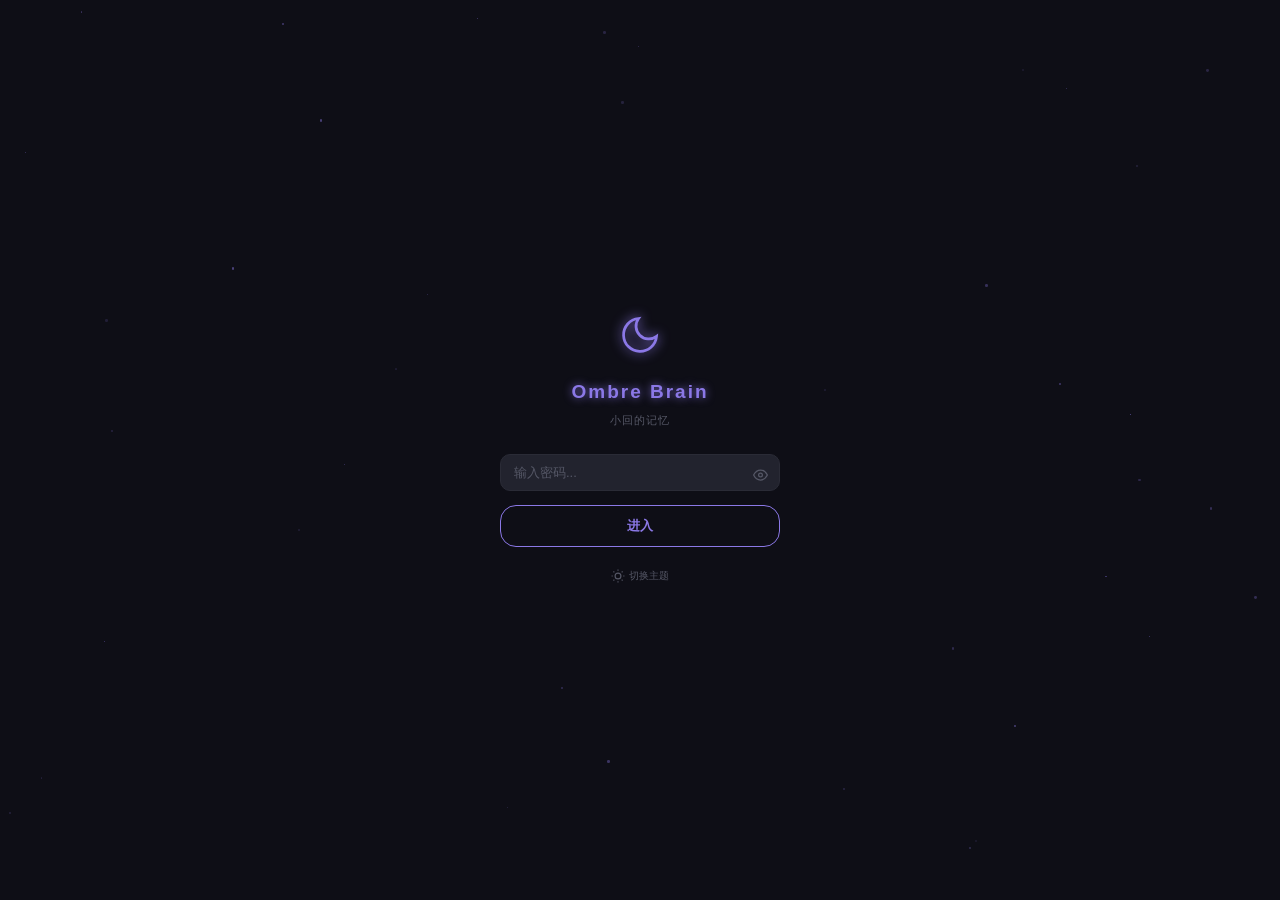
==== commit 66199564: "Fix:Passward" ====
--- a/dashboard/static/index.html
+++ b/dashboard/static/index.html
@@ -999,14 +999,22 @@
                     <path d="M21 12.79A9 9 0 1 1 11.21 3 7 7 0 0 0 21 12.79z" />
                 </svg></div>
             <h1 style="color:var(--purple);font-size:19px;font-weight:700;letter-spacing:2px;margin-bottom:10px;text-shadow:0 0 8px rgba(139,120,230,0.8)">Ombre Brain</h1>
-            <p style="color:var(--text-dim);font-size:11px;letter-spacing:1px;margin-bottom:26px">小回的记忆</p>
+            <p id="loginSubtitle" style="color:var(--text-dim);font-size:11px;letter-spacing:1px;margin-bottom:26px">小回的记忆</p>
             <div id="pwWrap" style="position:relative"><input type="password" id="pwInput" class="input" placeholder="输入密码..." style="margin-bottom:4px;padding-right:36px"><button onclick="togglePwVisible()"
                     style="position:absolute;right:10px;top:50%;transform:translateY(-50%);background:none;border:none;cursor:pointer;color:var(--text-dim);padding:2px;display:flex"><svg width="15" height="15" viewBox="0 0 24 24" fill="none" stroke="currentColor" stroke-width="2"
                         stroke-linecap="round" id="pwEyeIcon">
                         <path d="M1 12s4-8 11-8 11 8 11 8-4 8-11 8-11-8-11-8z" />
                         <circle cx="12" cy="12" r="3" />
                     </svg></button></div>
-            <p id="pwErr" style="color:var(--pink);font-size:11px;margin:6px 0;display:none">密码错误</p><button id="loginBtn" class="ghost-btn full" onclick="doLogin()" style="margin-top:10px">进入</button><button class="theme-btn" onclick="toggleTheme()"
+            <div id="pwConfirmWrap" style="position:relative;display:none;margin-top:8px"><input type="password" id="pwConfirmInput" class="input" placeholder="再次输入密码..." style="margin-bottom:4px;padding-right:36px"><button onclick="togglePwConfirmVisible()"
+                    style="position:absolute;right:10px;top:50%;transform:translateY(-50%);background:none;border:none;cursor:pointer;color:var(--text-dim);padding:2px;display:flex"><svg width="15" height="15" viewBox="0 0 24 24" fill="none" stroke="currentColor" stroke-width="2"
+                        stroke-linecap="round" id="pwConfirmEyeIcon">
+                        <path d="M1 12s4-8 11-8 11 8 11 8-4 8-11 8-11-8-11-8z" />
+                        <circle cx="12" cy="12" r="3" />
+                    </svg></button></div>
+            <p id="pwErr" style="color:var(--pink);font-size:11px;margin:6px 0;display:none">密码错误</p>
+            <p id="pwHint" style="color:var(--text-dim);font-size:10px;margin:6px 0;display:none">密码至少 4 位</p>
+            <button id="loginBtn" class="ghost-btn full" onclick="doLogin()" style="margin-top:10px">进入</button><button class="theme-btn" onclick="toggleTheme()"
                 style="margin:18px auto 0;display:flex;align-items:center;gap:4px;color:var(--text-dim);font-size:10px"><svg width="14" height="14" viewBox="0 0 24 24" fill="none" stroke="currentColor" stroke-width="2">
                     <circle cx="12" cy="12" r="5" />
                     <line x1="12" y1="1" x2="12" y2="3" />
@@ -1304,6 +1312,48 @@
           if(btn && btn.disabled) return;
           var pw=document.getElementById('pwInput').value;
           var pwErr=document.getElementById('pwErr');
+          var isSetupMode = document.getElementById('pwConfirmWrap').style.display !== 'none';
+          
+          // 首次设置密码模式
+          if(isSetupMode){
+            var pwConfirm=document.getElementById('pwConfirmInput').value;
+            if(pw.length < 4){
+              pwErr.textContent='密码至少需要 4 位';
+              pwErr.style.display='block';
+              return;
+            }
+            if(pw !== pwConfirm){
+              pwErr.textContent='两次输入的密码不一致';
+              pwErr.style.display='block';
+              return;
+            }
+            try{
+              var res=await fetch('/auth/setup',{
+                method:'POST',headers:{
+                  'Content-Type':'application/json'
+                },body:JSON.stringify({
+                  password:pw
+                })
+              });
+              var d={};
+              try{ d=await res.json(); }catch(e){}
+              if(res.ok && d.ok){
+                pwErr.style.display='none';
+                document.getElementById('loginPage').style.display='none';
+                document.getElementById('mainApp').style.display='block';
+                loadMemories().then(function(){window.scrollTo(0,0)});
+                showCapsuleToast('密码设置成功，欢迎来到小回的记忆世界 ✨');
+                return;
+              }
+              pwErr.textContent=d.error||'设置失败';
+              pwErr.style.display='block';
+            }catch(e){
+              showToast('连接失败','err')
+            }
+            return;
+          }
+          
+          // 正常登录模式
           try{
             var res=await fetch('/api/login',{
               method:'POST',headers:{
@@ -1343,11 +1393,19 @@
           }
         }
         document.getElementById('pwInput').addEventListener('keydown',function(e){if(e.key==='Enter')doLogin()});
+        document.getElementById('pwConfirmInput').addEventListener('keydown',function(e){if(e.key==='Enter')doLogin()});
                 function togglePwVisible(){
           var i=document.getElementById('pwInput');
           var h=i.type==='password';
           i.type=h?'text':'password';
           document.getElementById('pwEyeIcon').innerHTML=h?'<path d="M17.94 17.94A10.07 10.07 0 0 1 12 20c-7 0-11-8-11-8a18.45 18.45 0 0 1 5.06-5.94M9.9 4.24A9.12 9.12 0 0 1 12 4c7 0 11 8 11 8a18.5 18.5 0 0 1-2.16 3.19m-6.72-1.07a3 3 0 1 1-4.24-4.24"/>' +
+                  '<line x1="1" y1="1" x2="23" y2="23"/>':'<path d="M1 12s4-8 11-8 11 8 11 8-4 8-11 8-11-8-11-8z"/><circle cx="12" cy="12" r="3"/>'
+        }
+        function togglePwConfirmVisible(){
+          var i=document.getElementById('pwConfirmInput');
+          var h=i.type==='password';
+          i.type=h?'text':'password';
+          document.getElementById('pwConfirmEyeIcon').innerHTML=h?'<path d="M17.94 17.94A10.07 10.07 0 0 1 12 20c-7 0-11-8-11-8a18.45 18.45 0 0 1 5.06-5.94M9.9 4.24A9.12 9.12 0 0 1 12 4c7 0 11 8 11 8a18.5 18.5 0 0 1-2.16 3.19m-6.72-1.07a3 3 0 1 1-4.24-4.24"/>' +
                   '<line x1="1" y1="1" x2="23" y2="23"/>':'<path d="M1 12s4-8 11-8 11 8 11 8-4 8-11 8-11-8-11-8z"/><circle cx="12" cy="12" r="3"/>'
         }
         async function refreshData(){showCapsuleToast('刷新中...','loading',0);await loadMemories();showCapsuleToast('已刷新 ✨')}
@@ -1365,25 +1423,40 @@
           window.fetch=function(input,init){
             var url=typeof input==='string'?input:(input&&input.url)||'';
             return _origFetch.apply(this,arguments).then(function(res){
-              if(res.status===401 && url.indexOf('/api/login')<0){
+              // 跳过登录、设置密码和状态检查的 401 处理
+              if(res.status===401 && url.indexOf('/api/login')<0 && url.indexOf('/auth/setup')<0 && url.indexOf('/auth/status')<0){
                 try{ doLogoutApp(); }catch(e){}
               }
               return res;
             });
           };
         })();
-        // 页面加载时探测 session：已登录就直接进 mainApp
+        // 页面加载时探测 session：已登录就直接进 mainApp，未设置密码则显示设置界面
         (async function _initSession(){
           try{
-            var res=await fetch('/api/session_status');
+            var res=await fetch('/auth/status');
             if(!res.ok) return;
             var d=await res.json();
+            if(d.setup_needed){
+              // 首次访问，需要设置密码
+              document.getElementById('loginSubtitle').textContent='首次使用，请设置密码';
+              document.getElementById('pwInput').placeholder='设置密码（至少 4 位）';
+              document.getElementById('pwConfirmWrap').style.display='';
+              document.getElementById('pwHint').style.display='block';
+              document.getElementById('loginBtn').textContent='设置密码';
+              // 确保登录页面显示
+              document.getElementById('loginPage').style.display='flex';
+              document.getElementById('mainApp').style.display='none';
+              return;
+            }
             if(d.authenticated){
               document.getElementById('loginPage').style.display='none';
               document.getElementById('mainApp').style.display='block';
               loadMemories();
             }
-          }catch(e){}
+          }catch(e){
+            console.error('_initSession error:', e);
+          }
         })();
         async function loadMemories(){try{var res=await fetch('/api/memories');memories=await res.json()}catch(e){memories=[];showToast('加载失败','err')}renderCurrentPage()}
                 var _pageScrollY={};
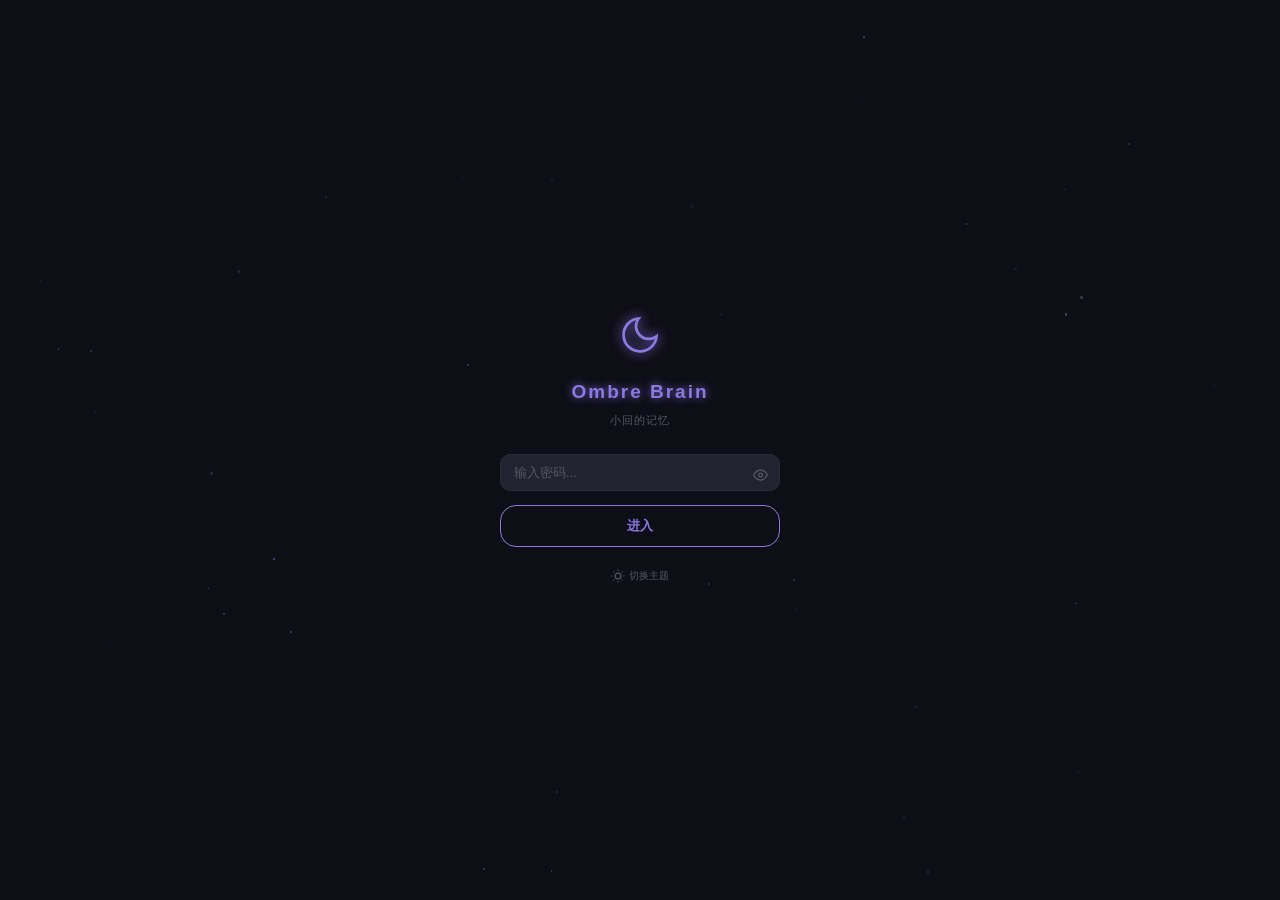
==== commit a7dd6cd7: "Fix" ====
--- a/dashboard/static/index.html
+++ b/dashboard/static/index.html
@@ -1086,7 +1086,7 @@
     </div>
     <div id="modalContainer"></div>
     <script>
-                var memories=[],currentPage='recall',editingId=null,filterStatus='all',sortBy='newest',searchQuery='',showFilters=false,filterDomain='',filterTimeRange='',filterImportance=0,batchMode=false,selectedIds=new Set(),editDomains={
+                var memories=[],stats=null,currentPage='recall',editingId=null,filterStatus='all',sortBy='newest',searchQuery='',showFilters=false,filterDomain='',filterTimeRange='',filterImportance=0,batchMode=false,selectedIds=new Set(),editDomains={
         },recordDomains=[],recordPinned=false,growEntries=null,growDomains={
         },recallPage=1,_skipScroll=false,_opLock=false,_doScrollTop=false,_suppressCardAnim=false;
         var PAGE_SIZE=6;
@@ -1458,7 +1458,7 @@
             console.error('_initSession error:', e);
           }
         })();
-        async function loadMemories(){try{var res=await fetch('/api/memories');memories=await res.json()}catch(e){memories=[];showToast('加载失败','err')}renderCurrentPage()}
+        async function loadMemories(){try{var res=await fetch('/api/memories');memories=await res.json();try{var statsRes=await fetch('/api/stats');stats=await statsRes.json()}catch(e){stats=null}}catch(e){memories=[];stats=null;showToast('加载失败','err')}renderCurrentPage()}
                 var _pageScrollY={};
         function switchPage(p){
           _pageScrollY[currentPage]=window.scrollY;
@@ -2453,14 +2453,14 @@
           var html='<div class="section-hdr"><h2>🔮 系统设置</h2><p>记忆系统运行概览</p></div>';
           var total=memories.length;
           var now=new Date(),todayStart=new Date(now.getFullYear(),now.getMonth(),now.getDate()),weekAgo=new Date(now-7*86400000);
-          var todayCount=memories.filter(function(m){
+          var todayCount=stats&&typeof stats.today_new==='number'?stats.today_new:memories.filter(function(m){
             return new Date(m.created)>=todayStart
           }).length;
-          var weekCount=memories.filter(function(m){
+          var weekCount=stats&&typeof stats.week_new==='number'?stats.week_new:memories.filter(function(m){
             return new Date(m.created)>=weekAgo
           }).length;
-          var maxAct=memories.reduce(function(mx,m){
-            return Math.max(mx,m.activation_count||0)
+          var maxAct=stats&&typeof stats.max_activation==='number'?stats.max_activation:memories.reduce(function(mx,m){
+            return Math.max(mx,Number(m.activation_count)||0)
           },0);
           html+='<div class="stat-grid" style="grid-template-columns:repeat(3,1fr)">' +
             '<div class="stat-card">' +
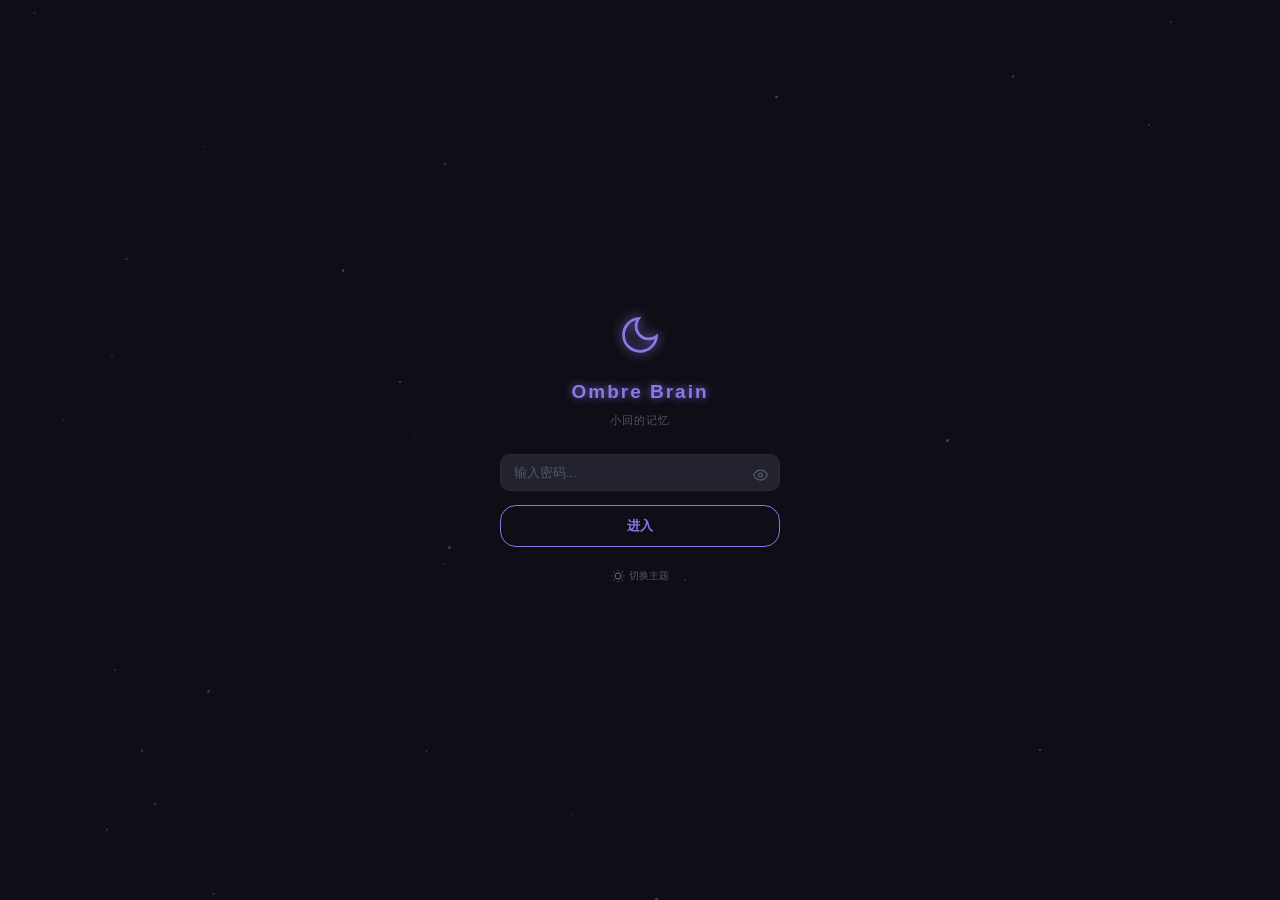
==== commit 2c6716df: "fix(dashboard): use 'archived' (backend value) in recall filters, not 'archive' The backend stores `" ====
--- a/dashboard/static/index.html
+++ b/dashboard/static/index.html
@@ -1492,10 +1492,10 @@
             return m.pinned
           });
           else if(filterStatus==='active')list=list.filter(function(m){
-            return!m.resolved&&!m.pinned&&!m.digested&&m.type!=='feel'&&m.type!=='archive'
+            return!m.resolved&&!m.pinned&&!m.digested&&m.type!=='feel'&&m.type!=='archived'
           });
           else if(filterStatus==='dormant')list=list.filter(function(m){
-            return m.type==='archive'
+            return m.type==='archived'
           });
           else if(filterStatus==='feel')list=list.filter(function(m){
             return m.type==='feel'
@@ -1522,9 +1522,9 @@
             t:memories.length,p:memories.filter(function(m){
               return m.pinned
             }).length,a:memories.filter(function(m){
-              return!m.resolved&&!m.pinned&&!m.digested&&m.type!=='feel'&&m.type!=='archive'
+              return!m.resolved&&!m.pinned&&!m.digested&&m.type!=='feel'&&m.type!=='archived'
             }).length,ar:memories.filter(function(m){
-              return m.type==='archive'
+              return m.type==='archived'
             }).length,f:memories.filter(function(m){
               return m.type==='feel'
             }).length,dg:memories.filter(function(m){
@@ -1606,7 +1606,7 @@
           renderBatchBar();setTimeout(initSliders,10);if(_doScrollTop){setTimeout(function(){window.scrollTo(0,0)},20);}_doScrollTop=false;_skipScroll=false;_opLock=false;_suppressCardAnim=false;
         }
                 function renderCard(m,idx){
-          var isFeel=m.type==='feel',isArc=m.type==='archive',isDig=m.digested;
+          var isFeel=m.type==='feel',isArc=m.type==='archived',isDig=m.digested;
           var bc;
           if(isFeel){
             if(m.pinned)bc='pinned';
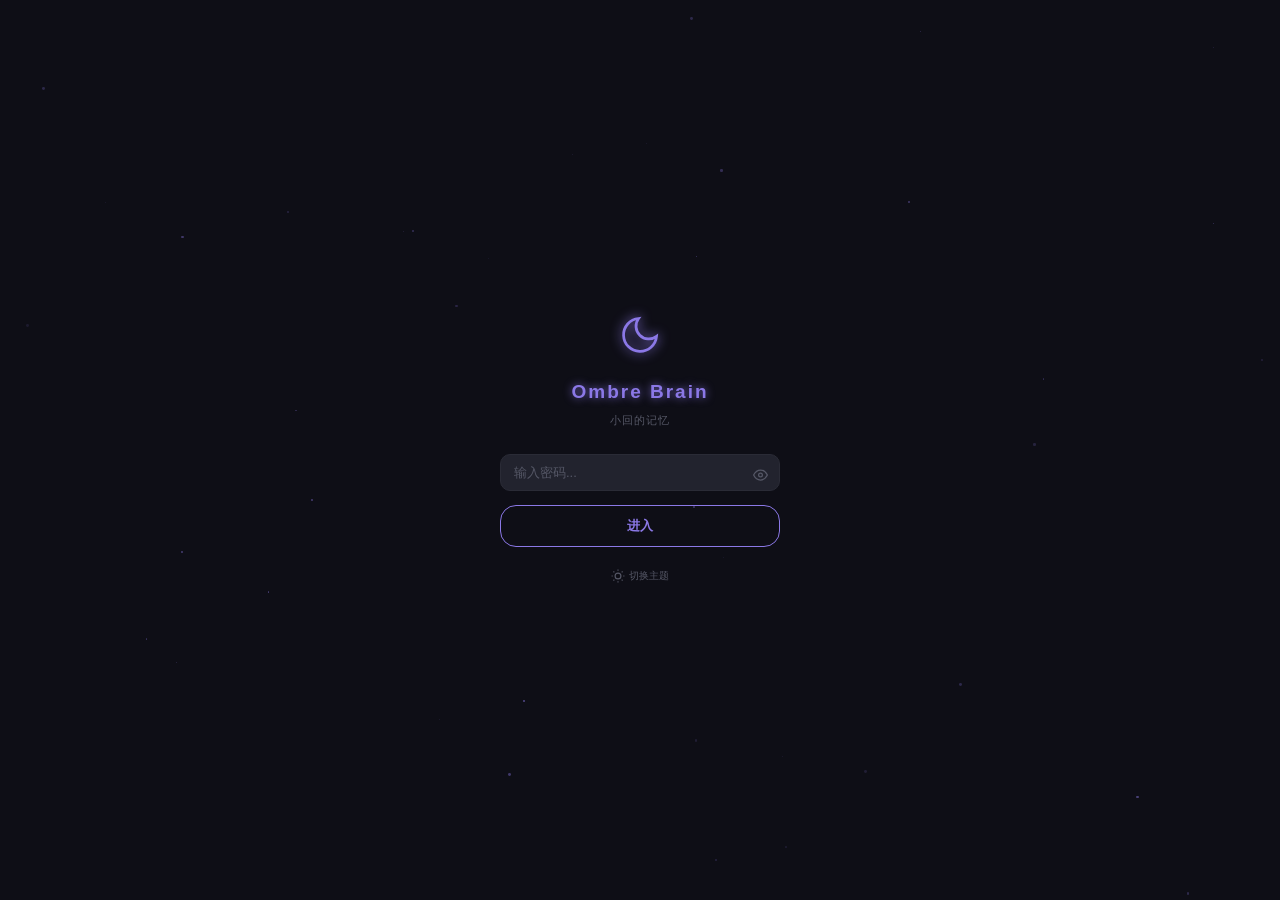
==== commit 48dcc596: "fix(dashboard): include user-resolved buckets in 沉底 tab The 沉底 quick-action button calls ``toggleRes" ====
--- a/dashboard/static/index.html
+++ b/dashboard/static/index.html
@@ -1495,7 +1495,7 @@
             return!m.resolved&&!m.pinned&&!m.digested&&m.type!=='feel'&&m.type!=='archived'
           });
           else if(filterStatus==='dormant')list=list.filter(function(m){
-            return m.type==='archived'
+            return(m.type==='archived'||m.resolved)&&m.type!=='feel'
           });
           else if(filterStatus==='feel')list=list.filter(function(m){
             return m.type==='feel'
@@ -1524,7 +1524,7 @@
             }).length,a:memories.filter(function(m){
               return!m.resolved&&!m.pinned&&!m.digested&&m.type!=='feel'&&m.type!=='archived'
             }).length,ar:memories.filter(function(m){
-              return m.type==='archived'
+              return(m.type==='archived'||m.resolved)&&m.type!=='feel'
             }).length,f:memories.filter(function(m){
               return m.type==='feel'
             }).length,dg:memories.filter(function(m){
@@ -1626,7 +1626,7 @@
           }else{
             if(isDig)statusLabel='已隐藏';
             else if(m.pinned)statusLabel='核心准则';
-            else if(isArc)statusLabel='已沉底';
+            else if(isArc||m.resolved)statusLabel='已沉底';
             else statusLabel='活跃中'
           }var statusColor,statusBg;
           if(isDig){
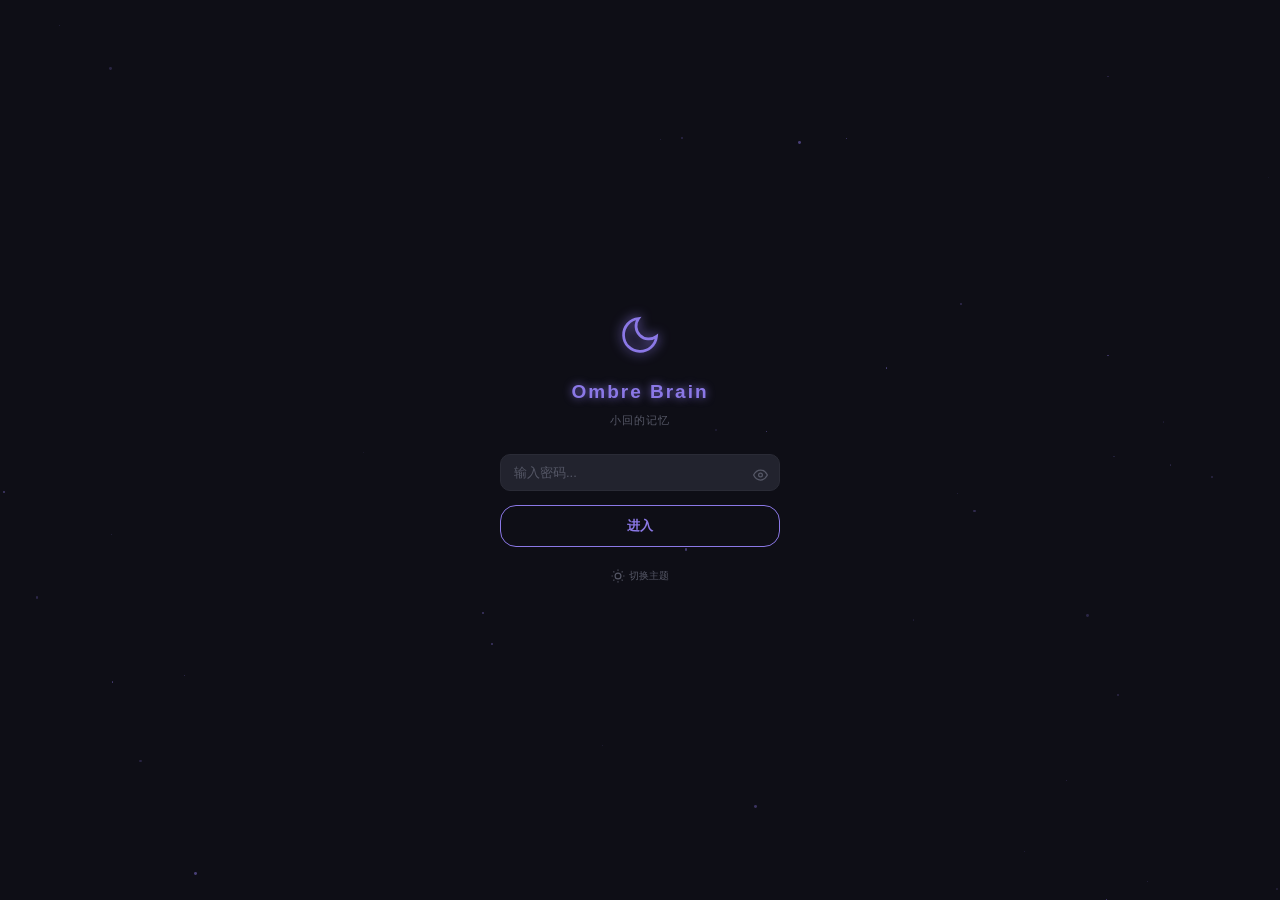
==== commit f8678511: "feat(dashboard): session switcher dropdown + recency-based default picker Symptom: after opening a g" ====
--- a/dashboard/static/index.html
+++ b/dashboard/static/index.html
@@ -1053,6 +1053,10 @@
                         <polyline points="16 17 21 12 16 7" />
                         <line x1="21" y1="12" x2="9" y2="12" />
                     </svg></button></div>
+        </div>
+        <div id="sessionBar" style="position:sticky;top:42px;z-index:99;background:var(--bg);padding:6px 12px;border-bottom:1px solid var(--border);display:none;align-items:center;gap:6px;font-size:11px;color:var(--text-dim)">
+          <span style="white-space:nowrap">🎭 当前会话</span>
+          <select id="sessionPicker" onchange="onSessionChange()" style="flex:1;min-width:0;padding:4px 6px;font-size:11px;background:var(--bg-card);color:var(--text);border:1px solid var(--border);border-radius:6px;cursor:pointer"></select>
         </div>
         <main style="padding-bottom:88px;max-width:500px;margin:0 auto">
             <div class="page active" id="pageRecall">
@@ -1341,7 +1345,7 @@
                 pwErr.style.display='none';
                 document.getElementById('loginPage').style.display='none';
                 document.getElementById('mainApp').style.display='block';
-                loadMemories().then(function(){window.scrollTo(0,0)});
+                loadSessions().then(function(){loadMemories().then(function(){window.scrollTo(0,0)})});
                 showCapsuleToast('密码设置成功，欢迎来到小回的记忆世界 ✨');
                 return;
               }
@@ -1369,7 +1373,7 @@
               pwErr.style.display='none';
               document.getElementById('loginPage').style.display='none';
               document.getElementById('mainApp').style.display='block';
-              loadMemories().then(function(){window.scrollTo(0,0)});
+              loadSessions().then(function(){loadMemories().then(function(){window.scrollTo(0,0)})});
               return;
             }
             document.getElementById('pwWrap').style.animation='shake .45s ease';
@@ -1408,7 +1412,7 @@
           document.getElementById('pwConfirmEyeIcon').innerHTML=h?'<path d="M17.94 17.94A10.07 10.07 0 0 1 12 20c-7 0-11-8-11-8a18.45 18.45 0 0 1 5.06-5.94M9.9 4.24A9.12 9.12 0 0 1 12 4c7 0 11 8 11 8a18.5 18.5 0 0 1-2.16 3.19m-6.72-1.07a3 3 0 1 1-4.24-4.24"/>' +
                   '<line x1="1" y1="1" x2="23" y2="23"/>':'<path d="M1 12s4-8 11-8 11 8 11 8-4 8-11 8-11-8-11-8z"/><circle cx="12" cy="12" r="3"/>'
         }
-        async function refreshData(){showCapsuleToast('刷新中...','loading',0);await loadMemories();showCapsuleToast('已刷新 ✨')}
+        async function refreshData(){showCapsuleToast('刷新中...','loading',0);await loadSessions();await loadMemories();showCapsuleToast('已刷新 ✨')}
         async function doLogoutApp(){
           try{ await fetch('/api/logout',{method:'POST'}); }catch(e){}
           document.getElementById('mainApp').style.display='none';
@@ -1452,13 +1456,90 @@
             if(d.authenticated){
               document.getElementById('loginPage').style.display='none';
               document.getElementById('mainApp').style.display='block';
-              loadMemories();
+              loadSessions().then(function(){loadMemories()});
             }
           }catch(e){
             console.error('_initSession error:', e);
           }
         })();
-        async function loadMemories(){try{var res=await fetch('/api/memories');memories=await res.json();try{var statsRes=await fetch('/api/stats');stats=await statsRes.json()}catch(e){stats=null}}catch(e){memories=[];stats=null;showToast('加载失败','err')}renderCurrentPage()}
+        var selectedSession=(function(){try{return localStorage.getItem('memory_dashboard_session_id')||''}catch(e){return''}})();
+        var sessionsList=[];
+        function _fmtRel(ts){
+          if(!ts) return '';
+          var diff=Date.now()/1000-ts;
+          if(diff<60) return '刚刚';
+          if(diff<3600) return Math.floor(diff/60)+' 分钟前';
+          if(diff<86400) return Math.floor(diff/3600)+' 小时前';
+          if(diff<86400*7) return Math.floor(diff/86400)+' 天前';
+          var d=new Date(ts*1000);
+          return (d.getMonth()+1)+'/'+d.getDate();
+        }
+        function _fmtSessionLabel(s){
+          var sid=String(s.session_id||'');
+          // Trim common prefixes for readability while keeping the discriminating suffix.
+          var shortId=sid;
+          var m=sid.match(/^(conv|user):(.+)$/);
+          if(m){shortId=m[1]+':…'+m[2].slice(-8)}
+          else if(sid.length>22){shortId='…'+sid.slice(-18)}
+          return shortId+' · '+(s.memory_count||0)+' 条 · '+_fmtRel(s.last_active_at);
+        }
+        async function loadSessions(){
+          try{
+            var res=await fetch('/api/sessions');
+            if(!res.ok) return;
+            var d=await res.json();
+            sessionsList=Array.isArray(d.sessions)?d.sessions:[];
+            var picker=document.getElementById('sessionPicker');
+            var bar=document.getElementById('sessionBar');
+            if(!picker||!bar) return;
+            // Decide which session to select right now.
+            // Order of preference:
+            //   1. localStorage (the user's last manual pick)
+            //   2. backend's "current" (config override or most-recent fallback)
+            //   3. first in the list
+            var preferred=selectedSession||d.current||(sessionsList[0]&&sessionsList[0].session_id)||'';
+            // If our preferred session no longer exists (e.g. session got
+            // wiped), fall back to the first available one so we never
+            // try to query a session that returns 0 buckets.
+            var ok=sessionsList.some(function(s){return s.session_id===preferred});
+            if(!ok&&sessionsList.length){preferred=sessionsList[0].session_id}
+            selectedSession=preferred;
+            try{localStorage.setItem('memory_dashboard_session_id',selectedSession||'')}catch(e){}
+            picker.innerHTML='';
+            sessionsList.forEach(function(s){
+              var opt=document.createElement('option');
+              opt.value=s.session_id;
+              opt.textContent=_fmtSessionLabel(s);
+              if(s.session_id===selectedSession)opt.selected=true;
+              picker.appendChild(opt);
+            });
+            // Hide the bar entirely when there's only one session — no point in showing a dropdown of one.
+            bar.style.display=sessionsList.length>1?'flex':'none';
+          }catch(e){console.error('loadSessions error:',e)}
+        }
+        async function onSessionChange(){
+          var picker=document.getElementById('sessionPicker');
+          if(!picker) return;
+          selectedSession=picker.value;
+          try{localStorage.setItem('memory_dashboard_session_id',selectedSession||'')}catch(e){}
+          recallPage=1;
+          editingId=null;
+          selectedIds.clear();
+          batchMode=false;
+          showCapsuleToast('已切换会话 🎭','loading',0);
+          await loadMemories();
+          showCapsuleToast('已切换 ✨');
+        }
+        async function loadMemories(){
+          try{
+            var url='/api/memories';
+            if(selectedSession)url+='?session='+encodeURIComponent(selectedSession);
+            var res=await fetch(url);
+            memories=await res.json();
+            try{var statsRes=await fetch('/api/stats');stats=await statsRes.json()}catch(e){stats=null}
+          }catch(e){memories=[];stats=null;showToast('加载失败','err')}
+          renderCurrentPage()
+        }
                 var _pageScrollY={};
         function switchPage(p){
           _pageScrollY[currentPage]=window.scrollY;
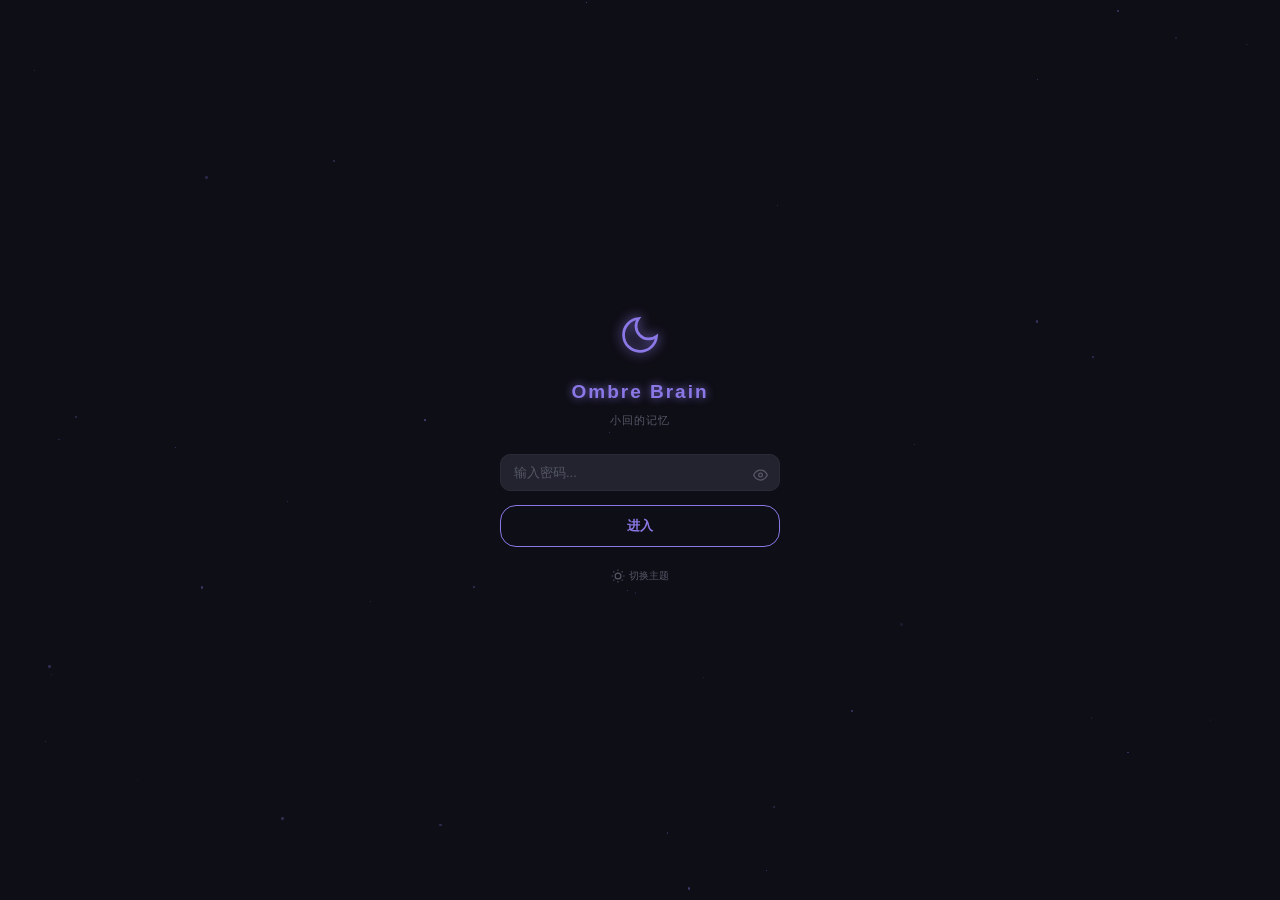
==== commit 2b408c17: "chore(dashboard): swap session-picker icon 🎭 → 💌" ====
--- a/dashboard/static/index.html
+++ b/dashboard/static/index.html
@@ -1055,7 +1055,7 @@
                     </svg></button></div>
         </div>
         <div id="sessionBar" style="position:sticky;top:42px;z-index:99;background:var(--bg);padding:6px 12px;border-bottom:1px solid var(--border);display:none;align-items:center;gap:6px;font-size:11px;color:var(--text-dim)">
-          <span style="white-space:nowrap">🎭 当前会话</span>
+          <span style="white-space:nowrap">💌 当前会话</span>
           <select id="sessionPicker" onchange="onSessionChange()" style="flex:1;min-width:0;padding:4px 6px;font-size:11px;background:var(--bg-card);color:var(--text);border:1px solid var(--border);border-radius:6px;cursor:pointer"></select>
         </div>
         <main style="padding-bottom:88px;max-width:500px;margin:0 auto">
@@ -1526,7 +1526,7 @@
           editingId=null;
           selectedIds.clear();
           batchMode=false;
-          showCapsuleToast('已切换会话 🎭','loading',0);
+          showCapsuleToast('已切换会话 💌','loading',0);
           await loadMemories();
           showCapsuleToast('已切换 ✨');
         }
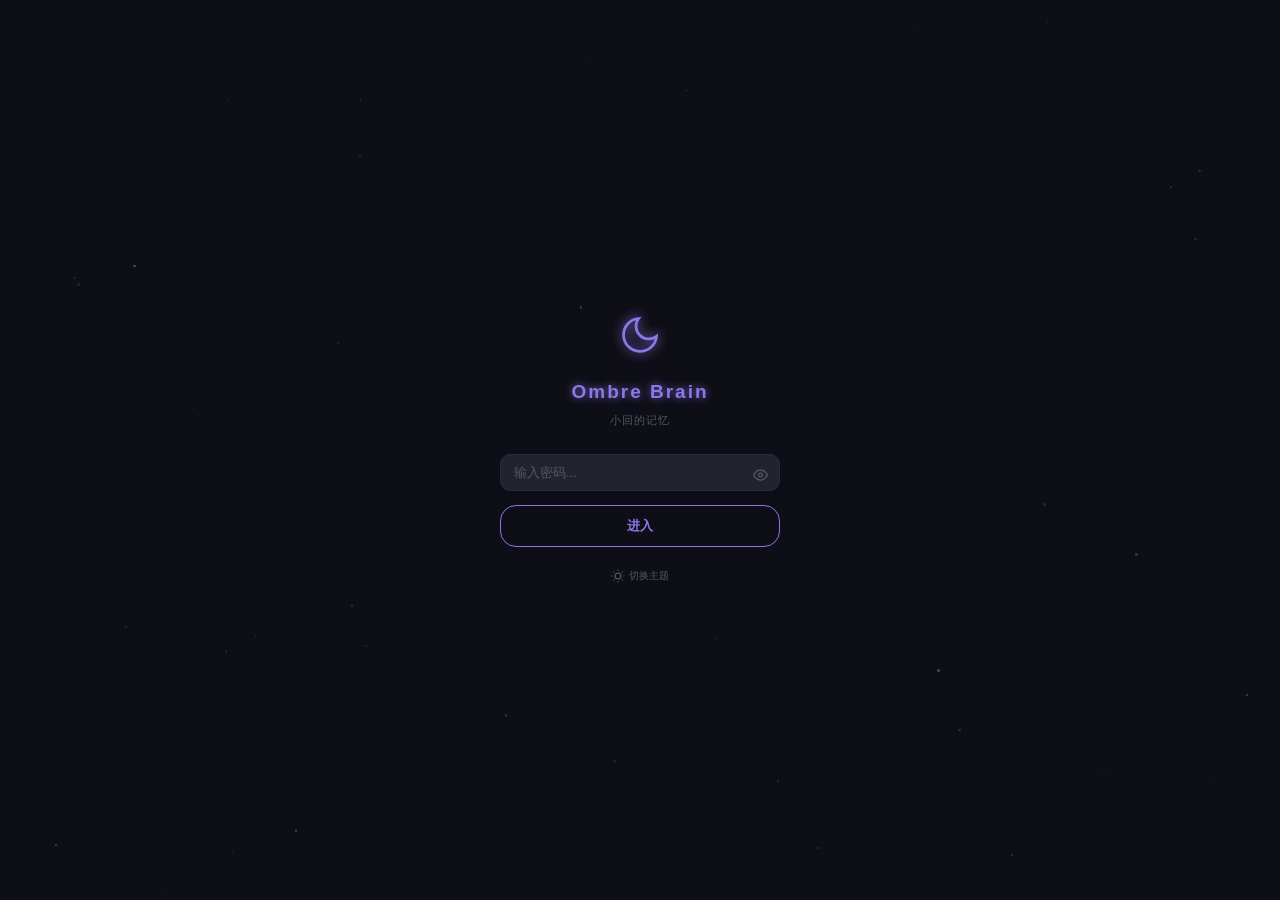
==== commit 7454b7e0: "feat(dashboard): default landing tab to 活跃中 instead of 总记忆 Before, the dashboard always opened on th" ====
--- a/dashboard/static/index.html
+++ b/dashboard/static/index.html
@@ -1090,7 +1090,7 @@
     </div>
     <div id="modalContainer"></div>
     <script>
-                var memories=[],stats=null,currentPage='recall',editingId=null,filterStatus='all',sortBy='newest',searchQuery='',showFilters=false,filterDomain='',filterTimeRange='',filterImportance=0,batchMode=false,selectedIds=new Set(),editDomains={
+                var memories=[],stats=null,currentPage='recall',editingId=null,filterStatus='active',sortBy='newest',searchQuery='',showFilters=false,filterDomain='',filterTimeRange='',filterImportance=0,batchMode=false,selectedIds=new Set(),editDomains={
         },recordDomains=[],recordPinned=false,growEntries=null,growDomains={
         },recallPage=1,_skipScroll=false,_opLock=false,_doScrollTop=false,_suppressCardAnim=false;
         var PAGE_SIZE=6;
